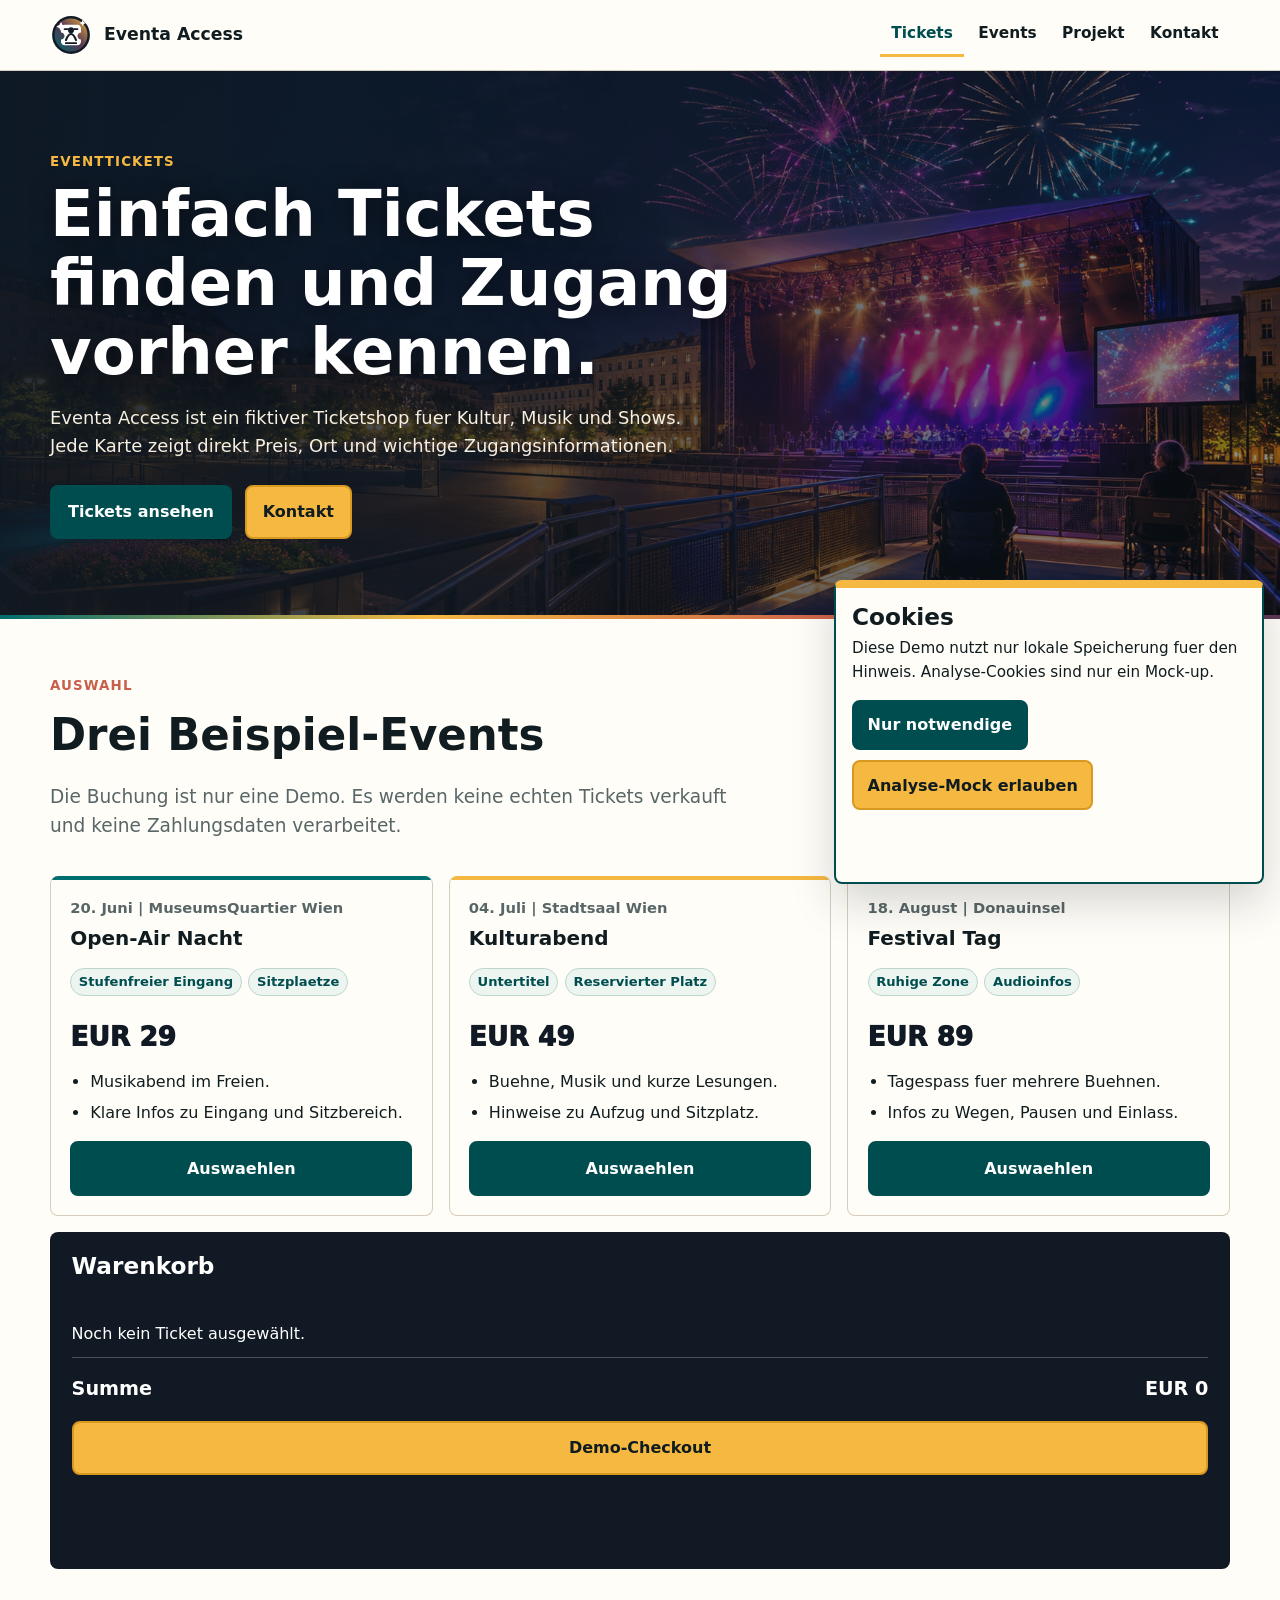
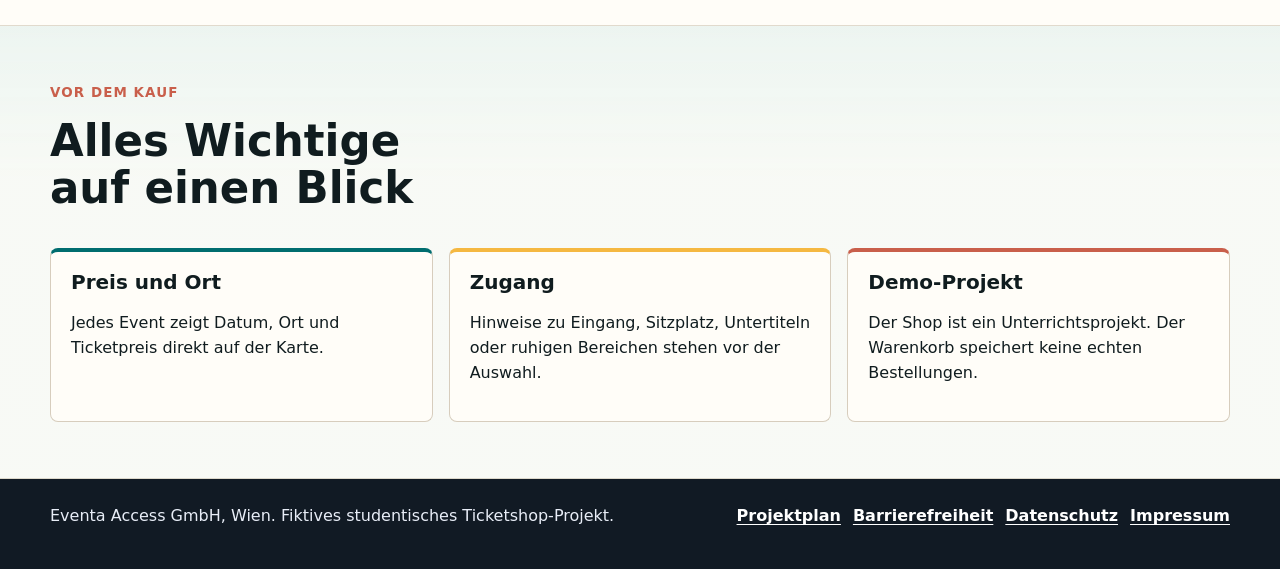
==== index.html @ 7f5779b5 "Add files via upload" ====
﻿<!doctype html>
<html lang="de">
<head>
  <meta charset="utf-8">
  <meta name="viewport" content="width=device-width, initial-scale=1">
  <title>Eventa Access | Einfache Eventtickets</title>
  <meta name="description" content="Fiktiver einfacher Ticketshop fuer Events mit klaren Infos zu Ort, Preis und Zugang.">
  <link rel="icon" href="favicon.svg" type="image/svg+xml">
  <link rel="stylesheet" href="styles.css">
  <script src="main.js" defer></script>
</head>
<body>
  <a class="skip-link" href="#main">Zum Inhalt springen</a>
  <header class="site-header">
    <div class="header-inner">
      <a class="brand" href="index.html" aria-label="Eventa Access Startseite"><img src="brand-symbol.svg" alt="" width="42" height="42"><span>Eventa Access</span></a>
      <button class="nav-toggle" type="button" aria-expanded="false" aria-controls="site-nav" data-nav-toggle><span></span><span></span><span></span><span class="sr-only">Navigation oeffnen</span></button>
      <nav id="site-nav" class="site-nav" aria-label="Hauptnavigation" data-nav>
        <ul>
          <li><a href="index.html" aria-current="page">Tickets</a></li>
          <li><a href="features.html">Events</a></li>
          <li><a href="about.html">Projekt</a></li>
          <li><a href="contact.html">Kontakt</a></li>
        </ul>
      </nav>
    </div>
  </header>

  <main id="main">
    <section class="hero simple-hero" aria-labelledby="hero-title">
      <div class="container hero-content">
        <p class="eyebrow">Eventtickets</p>
        <h1 id="hero-title">Einfach Tickets finden und Zugang vorher kennen.</h1>
        <p class="lead">Eventa Access ist ein fiktiver Ticketshop fuer Kultur, Musik und Shows. Jede Karte zeigt direkt Preis, Ort und wichtige Zugangsinformationen.</p>
        <div class="hero-actions">
          <a class="button" href="#tickets">Tickets ansehen</a>
          <a class="button secondary" href="contact.html">Kontakt</a>
        </div>
      </div>
    </section>

    <section id="tickets" class="section" aria-labelledby="tickets-title">
      <div class="container">
        <div class="section-heading">
          <p class="eyebrow">Auswahl</p>
          <h2 id="tickets-title">Drei Beispiel-Events</h2>
          <p class="lead">Die Buchung ist nur eine Demo. Es werden keine echten Tickets verkauft und keine Zahlungsdaten verarbeitet.</p>
        </div>

        <div class="shop-layout simple-shop">
          <div class="grid three" role="list" aria-label="Ticketangebote">
            <article class="price-card" role="listitem">
              <p class="ticket-meta">20. Juni | MuseumsQuartier Wien</p>
              <h3>Open-Air Nacht</h3>
              <div class="access-tags" aria-label="Zugangshinweise">
                <span>Stufenfreier Eingang</span>
                <span>Sitzplaetze</span>
              </div>
              <p class="price">EUR 29</p>
              <ul>
                <li>Musikabend im Freien.</li>
                <li>Klare Infos zu Eingang und Sitzbereich.</li>
              </ul>
              <button class="button" type="button" data-add-plan data-plan="Open-Air Nacht Ticket" data-price="29">Auswaehlen</button>
            </article>

            <article class="price-card" role="listitem">
              <p class="ticket-meta">04. Juli | Stadtsaal Wien</p>
              <h3>Kulturabend</h3>
              <div class="access-tags" aria-label="Zugangshinweise">
                <span>Untertitel</span>
                <span>Reservierter Platz</span>
              </div>
              <p class="price">EUR 49</p>
              <ul>
                <li>Buehne, Musik und kurze Lesungen.</li>
                <li>Hinweise zu Aufzug und Sitzplatz.</li>
              </ul>
              <button class="button" type="button" data-add-plan data-plan="Kulturabend Ticket" data-price="49">Auswaehlen</button>
            </article>

            <article class="price-card" role="listitem">
              <p class="ticket-meta">18. August | Donauinsel</p>
              <h3>Festival Tag</h3>
              <div class="access-tags" aria-label="Zugangshinweise">
                <span>Ruhige Zone</span>
                <span>Audioinfos</span>
              </div>
              <p class="price">EUR 89</p>
              <ul>
                <li>Tagespass fuer mehrere Buehnen.</li>
                <li>Infos zu Wegen, Pausen und Einlass.</li>
              </ul>
              <button class="button" type="button" data-add-plan data-plan="Festival Tag Ticket" data-price="89">Auswaehlen</button>
            </article>
          </div>

          <aside class="cart-panel simple-cart" aria-labelledby="cart-title">
            <h2 id="cart-title">Warenkorb</h2>
            <ul class="cart-list" data-cart-list></ul>
            <div class="cart-total"><span>Summe</span><strong data-cart-total>EUR 0</strong></div>
            <button class="button secondary" type="button" data-checkout>Demo-Checkout</button>
            <p class="status" role="status" aria-live="polite" data-cart-status></p>
          </aside>
        </div>
      </div>
    </section>

    <section class="section alt" aria-labelledby="info-title">
      <div class="container">
        <div class="section-heading">
          <p class="eyebrow">Vor dem Kauf</p>
          <h2 id="info-title">Alles Wichtige auf einen Blick</h2>
        </div>
        <div class="grid three">
          <article class="legal-box">
            <h3>Preis und Ort</h3>
            <p>Jedes Event zeigt Datum, Ort und Ticketpreis direkt auf der Karte.</p>
          </article>
          <article class="legal-box">
            <h3>Zugang</h3>
            <p>Hinweise zu Eingang, Sitzplatz, Untertiteln oder ruhigen Bereichen stehen vor der Auswahl.</p>
          </article>
          <article class="legal-box">
            <h3>Demo-Projekt</h3>
            <p>Der Shop ist ein Unterrichtsprojekt. Der Warenkorb speichert keine echten Bestellungen.</p>
          </article>
        </div>
      </div>
    </section>
  </main>

  <footer class="site-footer">
    <div class="container footer-grid">
      <p>Eventa Access GmbH, Wien. Fiktives studentisches Ticketshop-Projekt.</p>
      <div class="footer-links" aria-label="Rechtliche Seiten">
        <a href="projektplan.html">Projektplan</a>
        <a href="accessibility.html">Barrierefreiheit</a>
        <a href="privacy.html">Datenschutz</a>
        <a href="impressum.html">Impressum</a>
      </div>
    </div>
  </footer>
  <aside class="cookie-banner" role="dialog" aria-labelledby="cookie-title" aria-describedby="cookie-text" data-cookie-banner>
    <h2 id="cookie-title">Cookies</h2>
    <p id="cookie-text">Diese Demo nutzt nur lokale Speicherung fuer den Hinweis. Analyse-Cookies sind nur ein Mock-up.</p>
    <div class="cookie-actions"><button class="button" type="button" data-cookie-choice="notwendig">Nur notwendige</button><button class="button secondary" type="button" data-cookie-choice="analyse-mock">Analyse-Mock erlauben</button></div>
    <p class="status" role="status" aria-live="polite" data-cookie-status></p>
  </aside>
</body>
</html>
---- styles.css ----
﻿:root {
  --ink: #101c1f;
  --muted: #596667;
  --paper: #fffdf8;
  --surface: #f5efe4;
  --surface-strong: #eadfce;
  --mist: #edf5f1;
  --line: #d7cdbd;
  --night: #111a24;
  --teal: #006d6f;
  --teal-dark: #004d50;
  --marigold: #f5b841;
  --coral: #c95f4b;
  --plum: #5d3857;
  --sage: #5f7f66;
  --focus: #f5b841;
  --shadow: 0 18px 44px rgba(17, 26, 36, 0.18);
  --soft-shadow: 0 10px 24px rgba(17, 26, 36, 0.1);
  --radius: 0.5rem;
  --font-body: "Eventa Body", "Atkinson Hyperlegible Next", "Atkinson Hyperlegible", Aptos, "Segoe UI", system-ui, sans-serif;
  --font-display: "Eventa Display", "Atkinson Hyperlegible Next", "Aptos Display", "Segoe UI Variable Display", Aptos, "Segoe UI", system-ui, sans-serif;
}

@font-face {
  font-family: "Eventa Body";
  src: local("Atkinson Hyperlegible Next"), local("Atkinson Hyperlegible"), local("Aptos"), local("Segoe UI");
  font-display: swap;
}

@font-face {
  font-family: "Eventa Display";
  src: local("Atkinson Hyperlegible Next"), local("Aptos Display"), local("Segoe UI Variable Display"), local("Aptos");
  font-display: swap;
}

* {
  box-sizing: border-box;
}

html {
  color: var(--ink);
  background: var(--paper);
  font-family: var(--font-body);
  line-height: 1.58;
  scroll-padding-top: 92px;
  scroll-behavior: smooth;
}

body {
  min-width: 320px;
  margin: 0;
  background:
    linear-gradient(180deg, rgba(237, 245, 241, 0.72), rgba(255, 253, 248, 0) 460px),
    var(--paper);
}

body.nav-open {
  overflow: hidden;
}

a {
  color: var(--teal-dark);
  font-weight: 700;
  text-underline-offset: 0.18em;
}

a:hover {
  color: var(--coral);
}

a:focus-visible,
button:focus-visible,
input:focus-visible,
textarea:focus-visible,
select:focus-visible {
  outline: 3px solid var(--focus);
  outline-offset: 3px;
  box-shadow: 0 0 0 6px rgba(17, 26, 36, 0.32);
}

img,
svg {
  max-width: 100%;
  height: auto;
}

button,
input,
textarea,
select {
  font: inherit;
}

.skip-link {
  position: fixed;
  top: 0.75rem;
  left: 0.75rem;
  z-index: 1000;
  transform: translateY(-150%);
  padding: 0.75rem 1rem;
  color: #fff;
  background: var(--night);
  border-radius: var(--radius);
}

.skip-link:focus {
  transform: translateY(0);
}

.site-header {
  position: sticky;
  top: 0;
  z-index: 50;
  background: rgba(255, 253, 248, 0.96);
  border-bottom: 1px solid var(--line);
  backdrop-filter: blur(14px);
}

.header-inner {
  display: flex;
  align-items: center;
  justify-content: space-between;
  width: min(1180px, calc(100% - 2rem));
  min-height: 78px;
  margin: 0 auto;
  gap: 1rem;
}

.brand {
  display: inline-flex;
  align-items: center;
  gap: 0.75rem;
  min-height: 44px;
  color: var(--ink);
  font-family: var(--font-display);
  font-size: 1.08rem;
  font-weight: 850;
  text-decoration: none;
}

.brand img {
  width: 42px;
  height: 42px;
}

.brand span {
  white-space: nowrap;
}

.nav-toggle {
  display: none;
  min-width: 44px;
  min-height: 44px;
  padding: 0;
  border: 2px solid var(--line);
  color: var(--ink);
  background: var(--paper);
  border-radius: var(--radius);
  cursor: pointer;
}

.nav-toggle span {
  display: block;
  width: 22px;
  height: 2px;
  margin: 5px auto;
  background: currentColor;
}

.site-nav ul {
  display: flex;
  align-items: center;
  gap: 0.15rem;
  margin: 0;
  padding: 0;
  list-style: none;
}

.site-nav a {
  display: inline-flex;
  align-items: center;
  min-height: 44px;
  padding: 0.55rem 0.72rem;
  color: var(--ink);
  font-size: 0.96rem;
  font-weight: 800;
  text-decoration: none;
  border-bottom: 3px solid transparent;
}

.site-nav a[aria-current="page"] {
  color: var(--teal-dark);
  border-bottom-color: var(--marigold);
}

.site-nav a:hover {
  color: var(--coral);
  border-bottom-color: currentColor;
}

main {
  background: transparent;
}

.section {
  padding: 4.75rem 0;
}

.section.alt {
  background:
    linear-gradient(180deg, rgba(255, 253, 248, 0), rgba(255, 253, 248, 0.62) 34%),
    var(--mist);
  border-block: 1px solid rgba(215, 205, 189, 0.7);
}

.container {
  width: min(1180px, calc(100% - 2rem));
  margin: 0 auto;
}

.narrow {
  width: min(880px, calc(100% - 2rem));
}

.section-heading {
  display: grid;
  gap: 0.45rem;
  max-width: 780px;
  margin-bottom: 1.55rem;
}

.eyebrow {
  margin: 0 0 0.5rem;
  color: var(--coral);
  font-size: 0.84rem;
  font-weight: 900;
  letter-spacing: 0.08em;
  text-transform: uppercase;
}

h1,
h2,
h3 {
  font-family: var(--font-display);
  line-height: 1.08;
  margin: 0 0 1rem;
  text-wrap: balance;
}

h1 {
  max-width: 900px;
  font-size: clamp(2.55rem, 6vw, 5.1rem);
  letter-spacing: 0;
}

h2 {
  font-size: clamp(2rem, 3.4vw, 3rem);
  letter-spacing: 0;
}

h3 {
  font-size: 1.25rem;
}

p {
  margin: 0 0 1rem;
}

.lead {
  max-width: 760px;
  color: var(--muted);
  font-size: 1.16rem;
}

.hero {
  position: relative;
  display: grid;
  align-items: end;
  min-height: calc(100svh - 78px);
  padding: 6.5rem 0 3.5rem;
  color: #fff;
  overflow: hidden;
  background:
    linear-gradient(90deg, rgba(17, 26, 36, 0.92) 0%, rgba(17, 26, 36, 0.76) 44%, rgba(17, 26, 36, 0.2) 100%),
    linear-gradient(180deg, rgba(17, 26, 36, 0.1) 0%, rgba(17, 26, 36, 0.76) 100%),
    url("concert-night-hero.png") center / cover no-repeat;
}

.hero::before {
  content: "";
  position: absolute;
  inset: 0;
  pointer-events: none;
  background:
    linear-gradient(90deg, rgba(245, 184, 65, 0.18), rgba(0, 109, 111, 0.16) 38%, rgba(201, 95, 75, 0.1)),
    radial-gradient(circle at 82% 20%, rgba(245, 184, 65, 0.22), transparent 28%);
}

.hero::after {
  content: "";
  position: absolute;
  inset: auto 0 0;
  height: 8px;
  background: linear-gradient(90deg, var(--teal), var(--marigold), var(--coral), var(--plum));
}

.hero-content {
  position: relative;
  z-index: 1;
}

.hero .eyebrow {
  color: var(--marigold);
}

.hero .lead {
  color: #f7efe2;
  font-size: 1.24rem;
}

.hero h1 {
  color: #fff;
  max-width: 820px;
  text-shadow: 0 3px 24px rgba(0, 0, 0, 0.52);
}

.hero-actions,
.button-row {
  display: flex;
  flex-wrap: wrap;
  gap: 0.8rem;
  margin-top: 1.55rem;
}

.button {
  display: inline-flex;
  align-items: center;
  justify-content: center;
  min-height: 48px;
  padding: 0.78rem 1.1rem;
  border: 2px solid var(--teal-dark);
  color: #fff;
  background: var(--teal-dark);
  border-radius: var(--radius);
  box-shadow: var(--soft-shadow);
  font-family: var(--font-display);
  font-weight: 900;
  text-decoration: none;
  cursor: pointer;
}

.button:hover {
  color: #fff;
  background: #06383a;
  border-color: #06383a;
}

.button.secondary {
  color: var(--ink);
  background: var(--marigold);
  border-color: #d89920;
}

.button.secondary:hover {
  color: var(--ink);
  background: #ffd16d;
  border-color: #c48716;
}

.button.warn {
  color: #fff;
  background: var(--coral);
  border-color: var(--coral);
}

.button.warn:hover {
  background: #9f3f33;
  border-color: #9f3f33;
}

.event-strip,
.facts,
.metric-row {
  display: grid;
  grid-template-columns: repeat(3, minmax(0, 1fr));
  gap: 0.8rem;
  max-width: 880px;
  margin-top: 2rem;
}

.event-strip div,
.fact,
.metric {
  padding: 1rem;
  border-radius: var(--radius);
}

.event-strip {
  max-width: 780px;
}

.event-strip div {
  color: #fff;
  background: rgba(17, 26, 36, 0.62);
  border: 1px solid rgba(255, 253, 248, 0.28);
  backdrop-filter: blur(8px);
}

.event-strip dt,
.fact strong,
.metric strong {
  display: block;
  margin-bottom: 0.25rem;
  font-family: var(--font-display);
  font-size: 1.55rem;
  font-weight: 900;
  line-height: 1.1;
}

.event-strip dd {
  margin: 0;
  color: #f3eadc;
}

.fact,
.metric {
  background: var(--paper);
  border: 1px solid var(--line);
  box-shadow: var(--soft-shadow);
}

.fact {
  border-left: 7px solid var(--teal);
}

.facts .fact:nth-child(2),
.metric-row .metric:nth-child(2) {
  border-left-color: var(--marigold);
}

.facts .fact:nth-child(3),
.metric-row .metric:nth-child(3) {
  border-left-color: var(--coral);
}

.fact strong,
.metric strong {
  color: var(--night);
  font-size: 1.85rem;
}

.fact span,
.metric span {
  color: var(--muted);
}

.grid {
  display: grid;
  gap: 1rem;
}

.grid.three {
  grid-template-columns: repeat(3, minmax(0, 1fr));
}

.grid.two {
  grid-template-columns: repeat(2, minmax(0, 1fr));
}

.shop-layout {
  display: grid;
  gap: 1.25rem;
}

.card,
.price-card,
.notice,
.legal-box {
  background: var(--paper);
  border: 1px solid var(--line);
  border-radius: var(--radius);
}

.card,
.notice,
.legal-box {
  padding: 1.25rem;
}

.card,
.legal-box {
  border-top: 5px solid var(--teal);
  box-shadow: 0 8px 18px rgba(17, 26, 36, 0.06);
}

.grid.three > .card:nth-child(2),
.grid.three > .legal-box:nth-child(2) {
  border-top-color: var(--marigold);
}

.grid.three > .card:nth-child(3),
.grid.three > .legal-box:nth-child(3) {
  border-top-color: var(--coral);
}

.grid.three > .card:nth-child(4) {
  border-top-color: var(--sage);
}

.grid.three > .card:nth-child(5) {
  border-top-color: var(--plum);
}

.grid.three > .card:nth-child(6) {
  border-top-color: var(--teal-dark);
}

.price-card {
  position: relative;
  display: flex;
  flex-direction: column;
  min-height: 100%;
  padding: 1.35rem;
  border-top: 0;
  box-shadow: var(--soft-shadow);
  overflow: hidden;
}

.price-card::before {
  content: "";
  position: absolute;
  inset: 0 0 auto;
  height: 6px;
  background: var(--teal);
}

.grid.three > .price-card:nth-child(2)::before {
  background: var(--marigold);
}

.grid.three > .price-card:nth-child(3)::before {
  background: var(--coral);
}

.price-card.featured {
  border-color: #c7a33f;
  box-shadow: 0 0 0 3px rgba(245, 184, 65, 0.25), var(--shadow);
}

.ticket-meta {
  margin: 0 0 0.55rem;
  color: var(--muted);
  font-size: 0.92rem;
  font-weight: 800;
}

.access-tags {
  display: flex;
  flex-wrap: wrap;
  gap: 0.42rem;
  margin: 0.2rem 0 1rem;
}

.access-tags span {
  display: inline-flex;
  align-items: center;
  min-height: 28px;
  padding: 0.16rem 0.48rem;
  color: var(--teal-dark);
  background: var(--mist);
  border: 1px solid #bdd5cf;
  border-radius: 999px;
  font-size: 0.82rem;
  font-weight: 850;
}

.price {
  margin: 0.4rem 0 1rem;
  color: var(--night);
  font-size: 2rem;
  font-weight: 950;
}

.price small {
  color: var(--muted);
  font-size: 1rem;
  font-weight: 650;
}

.price-card ul,
.check-list {
  display: grid;
  gap: 0.55rem;
  margin: 0 0 1.2rem;
  padding-left: 1.25rem;
}

.price-card .button {
  margin-top: auto;
}

.badge {
  display: inline-flex;
  align-items: center;
  width: max-content;
  min-height: 30px;
  margin-bottom: 0.5rem;
  padding: 0.2rem 0.65rem;
  color: var(--ink);
  background: var(--marigold);
  border-radius: 999px;
  font-size: 0.86rem;
  font-weight: 900;
}

.cart-panel {
  display: grid;
  gap: 1rem;
  align-items: start;
  margin-top: 1rem;
  padding: 1.35rem;
  color: #fff;
  background:
    linear-gradient(135deg, rgba(0, 109, 111, 0.94), rgba(17, 26, 36, 0.98)),
    var(--night);
  border-radius: var(--radius);
  box-shadow: var(--shadow);
}

.cart-panel p,
.cart-panel .muted {
  color: #eaf2ee;
}

.cart-panel h2,
.brand-board h2,
.notice h2 {
  font-size: 1.8rem;
}

.cart-list {
  display: grid;
  gap: 0.5rem;
  min-height: 3rem;
  margin: 0;
  padding: 0;
  list-style: none;
}

.cart-list li {
  display: flex;
  justify-content: space-between;
  gap: 0.75rem;
  padding: 0.65rem 0;
  border-bottom: 1px solid rgba(255, 255, 255, 0.24);
}

.cart-total {
  display: flex;
  justify-content: space-between;
  gap: 1rem;
  font-size: 1.2rem;
  font-weight: 900;
}

.media-strip {
  display: grid;
  grid-template-columns: minmax(0, 1.15fr) minmax(300px, 0.85fr);
  gap: 1.15rem;
  align-items: stretch;
}

.hero-media {
  margin: 0;
  border: 1px solid var(--line);
  background: var(--paper);
  box-shadow: var(--soft-shadow);
  border-radius: var(--radius);
  overflow: hidden;
}

.hero-media img {
  display: block;
  width: 100%;
}

figcaption {
  padding: 0.75rem 1rem;
  color: var(--muted);
  font-size: 0.95rem;
}

.story-panel,
.sound-demo {
  display: grid;
  align-content: center;
  gap: 1rem;
  min-height: 100%;
  padding: 1.5rem;
  color: #fff;
  background:
    linear-gradient(135deg, rgba(17, 26, 36, 0.96), rgba(93, 56, 87, 0.9)),
    var(--night);
  border-radius: var(--radius);
}

.story-panel p,
.sound-demo p {
  color: #f4eadc;
}

.story-panel .button,
.sound-demo .button {
  width: max-content;
}

.steps {
  counter-reset: step;
  display: grid;
  gap: 0.85rem;
  margin: 1rem 0 0;
  padding: 0;
  list-style: none;
}

.steps li {
  counter-increment: step;
  display: grid;
  grid-template-columns: auto 1fr;
  gap: 0.75rem;
  align-items: start;
  padding: 1rem;
  color: var(--ink);
  background: var(--paper);
  border: 1px solid var(--line);
  border-radius: var(--radius);
}

.steps li::before {
  content: counter(step);
  display: inline-grid;
  place-items: center;
  width: 2rem;
  height: 2rem;
  color: var(--ink);
  background: var(--marigold);
  border-radius: 50%;
  font-weight: 900;
}

.steps h3 {
  margin-bottom: 0.25rem;
  font-size: 1.04rem;
}

.steps p {
  margin: 0;
  color: var(--muted);
}

.split-layout {
  display: grid;
  grid-template-columns: minmax(0, 1fr) minmax(300px, 0.78fr);
  gap: 1.5rem;
  align-items: start;
}

.brand-board {
  display: grid;
  gap: 1rem;
  padding: 1.35rem;
  background: var(--night);
  color: #fff;
  border-radius: var(--radius);
  box-shadow: var(--shadow);
}

.brand-board img {
  width: 90px;
}

.brand-board p {
  color: #f4eadc;
}

.brand-board .metric {
  color: var(--ink);
}

.table-wrap {
  overflow-x: auto;
  border: 1px solid var(--line);
  background: var(--paper);
  border-radius: var(--radius);
}

table {
  width: 100%;
  min-width: 720px;
  border-collapse: collapse;
}

th,
td {
  padding: 0.85rem;
  text-align: left;
  vertical-align: top;
  border-bottom: 1px solid var(--line);
}

th {
  color: var(--ink);
  background: var(--surface);
}

.form-grid {
  display: grid;
  grid-template-columns: repeat(2, minmax(0, 1fr));
  gap: 1rem;
}

.field {
  display: grid;
  gap: 0.35rem;
}

.field.full {
  grid-column: 1 / -1;
}

label {
  font-weight: 800;
}

input,
textarea,
select {
  width: 100%;
  min-height: 48px;
  padding: 0.75rem;
  color: var(--ink);
  background: #fff;
  border: 2px solid var(--line);
  border-radius: var(--radius);
}

input[aria-invalid="true"],
textarea[aria-invalid="true"],
select[aria-invalid="true"] {
  border-color: var(--coral);
  background: #fff7f3;
}

textarea {
  min-height: 150px;
  resize: vertical;
}

.hint,
.muted {
  color: var(--muted);
}

.status {
  min-height: 1.5rem;
  margin-top: 1rem;
  font-weight: 800;
}

.field-error {
  min-height: 1.25rem;
  color: #9f3f33;
  font-size: 0.95rem;
  font-weight: 800;
}

.site-footer {
  padding: 2rem 0;
  color: #e8edf7;
  background: var(--night);
}

.footer-grid {
  display: grid;
  grid-template-columns: 1.2fr 1fr;
  gap: 1rem;
  align-items: start;
}

.site-footer a {
  color: #ffffff;
}

.footer-links {
  display: flex;
  flex-wrap: wrap;
  gap: 0.75rem;
  justify-content: end;
}

.cookie-banner {
  position: fixed;
  right: 1rem;
  bottom: 1rem;
  z-index: 80;
  display: none;
  width: min(430px, calc(100% - 2rem));
  padding: 1rem;
  background: var(--paper);
  border: 2px solid var(--teal-dark);
  border-top: 8px solid var(--marigold);
  border-radius: var(--radius);
  box-shadow: var(--shadow);
}

.cookie-banner h2 {
  margin-bottom: 0.45rem;
  font-size: 1.45rem;
}

.cookie-banner p {
  font-size: 0.95rem;
}

.cookie-banner.is-visible {
  display: block;
}

.cookie-actions {
  display: flex;
  flex-wrap: wrap;
  gap: 0.65rem;
}

.cookie-actions .button {
  min-height: 44px;
  padding: 0.64rem 0.85rem;
}

.sr-only {
  position: absolute;
  width: 1px;
  height: 1px;
  padding: 0;
  margin: -1px;
  overflow: hidden;
  clip: rect(0, 0, 0, 0);
  white-space: nowrap;
  border: 0;
}

@media (max-width: 1120px) {
  .nav-toggle {
    display: inline-grid !important;
    flex: 0 0 44px;
    place-content: center;
    width: 44px;
    height: 44px;
    margin-left: auto;
    position: fixed;
    top: 17px;
    right: 1rem;
    z-index: 70;
    border-color: var(--ink);
    background: var(--paper);
    box-shadow: 0 6px 16px rgba(17, 26, 36, 0.12);
  }

  .site-nav {
    position: fixed;
    inset: 78px 0 auto 0;
    display: none;
    padding: 1rem;
    background: var(--paper);
    border-bottom: 1px solid var(--line);
    box-shadow: var(--soft-shadow);
  }

  .site-nav.is-open {
    display: block;
  }

  .site-nav ul {
    display: grid;
    gap: 0.25rem;
  }

  .site-nav a {
    width: 100%;
  }
}

@media (max-width: 920px) {
  .hero {
    min-height: auto;
    padding: 4.5rem 0 3rem;
    background-position: 58% center;
  }

  .grid.three,
  .grid.two,
  .media-strip,
  .split-layout,
  .footer-grid,
  .event-strip,
  .facts,
  .metric-row {
    grid-template-columns: 1fr;
  }

  .footer-links {
    justify-content: start;
  }
}

@media (max-width: 640px) {
  .section {
    padding: 3.25rem 0;
  }

  .lead,
  .hero .lead {
    font-size: 1.04rem;
  }

  .form-grid {
    grid-template-columns: 1fr;
  }

  .button,
  .story-panel .button,
  .sound-demo .button {
    width: 100%;
  }

  .cookie-banner {
    left: 0.75rem;
    right: 0.75rem;
    bottom: 0.75rem;
    width: min(360px, calc(100% - 1.5rem));
    padding: 0.85rem;
  }

  .nav-toggle {
    left: min(330px, calc(100% - 60px));
    right: auto;
  }

  .cookie-banner h2 {
    font-size: 1.25rem;
  }

  .cookie-actions .button {
    flex: 1 1 135px;
    width: auto;
  }

  .cookie-banner .status {
    min-height: 0;
    margin-top: 0.35rem;
  }

  .brand span {
    white-space: normal;
  }
}

@media (prefers-reduced-motion: reduce) {
  *,
  *::before,
  *::after {
    scroll-behavior: auto !important;
    animation-duration: 0.01ms !important;
    animation-iteration-count: 1 !important;
    transition-duration: 0.01ms !important;
  }
}

/* Simpler home page */
body {
  background: var(--paper);
}

.site-header {
  background: var(--paper);
  backdrop-filter: none;
}

.header-inner {
  min-height: 70px;
}

.section {
  padding: 3.5rem 0;
}

.section-heading {
  max-width: 680px;
  margin-bottom: 1.25rem;
}

.simple-hero {
  min-height: 520px;
  padding: 5rem 0;
  align-items: center;
  background:
    linear-gradient(90deg, rgba(17, 26, 36, 0.86), rgba(17, 26, 36, 0.48)),
    url("concert-night-hero.png") center / cover no-repeat;
}

.simple-hero::before {
  display: none;
}

.simple-hero::after {
  height: 4px;
}

.simple-hero h1 {
  max-width: 760px;
  font-size: clamp(2.25rem, 5vw, 4rem);
}

.simple-hero .lead {
  max-width: 650px;
  font-size: 1.12rem;
}

.button,
.price-card,
.card,
.legal-box,
.fact,
.metric,
.cart-panel,
.hero-media {
  box-shadow: none;
}

.button {
  min-height: 46px;
  padding-inline: 1rem;
}

.price-card {
  padding: 1.2rem;
}

.price-card::before {
  height: 4px;
}

.price-card ul {
  gap: 0.35rem;
  margin-bottom: 1rem;
}

.price {
  margin: 0.2rem 0 0.75rem;
  font-size: 1.65rem;
}

.simple-shop {
  gap: 1rem;
}

.simple-cart {
  margin-top: 0;
  background: var(--night);
}

.simple-cart h2 {
  font-size: 1.45rem;
}

.legal-box {
  border-top-width: 4px;
}

.site-footer {
  padding: 1.5rem 0;
}

@media (max-width: 920px) {
  .simple-hero {
    min-height: auto;
    padding: 4rem 0;
  }
}
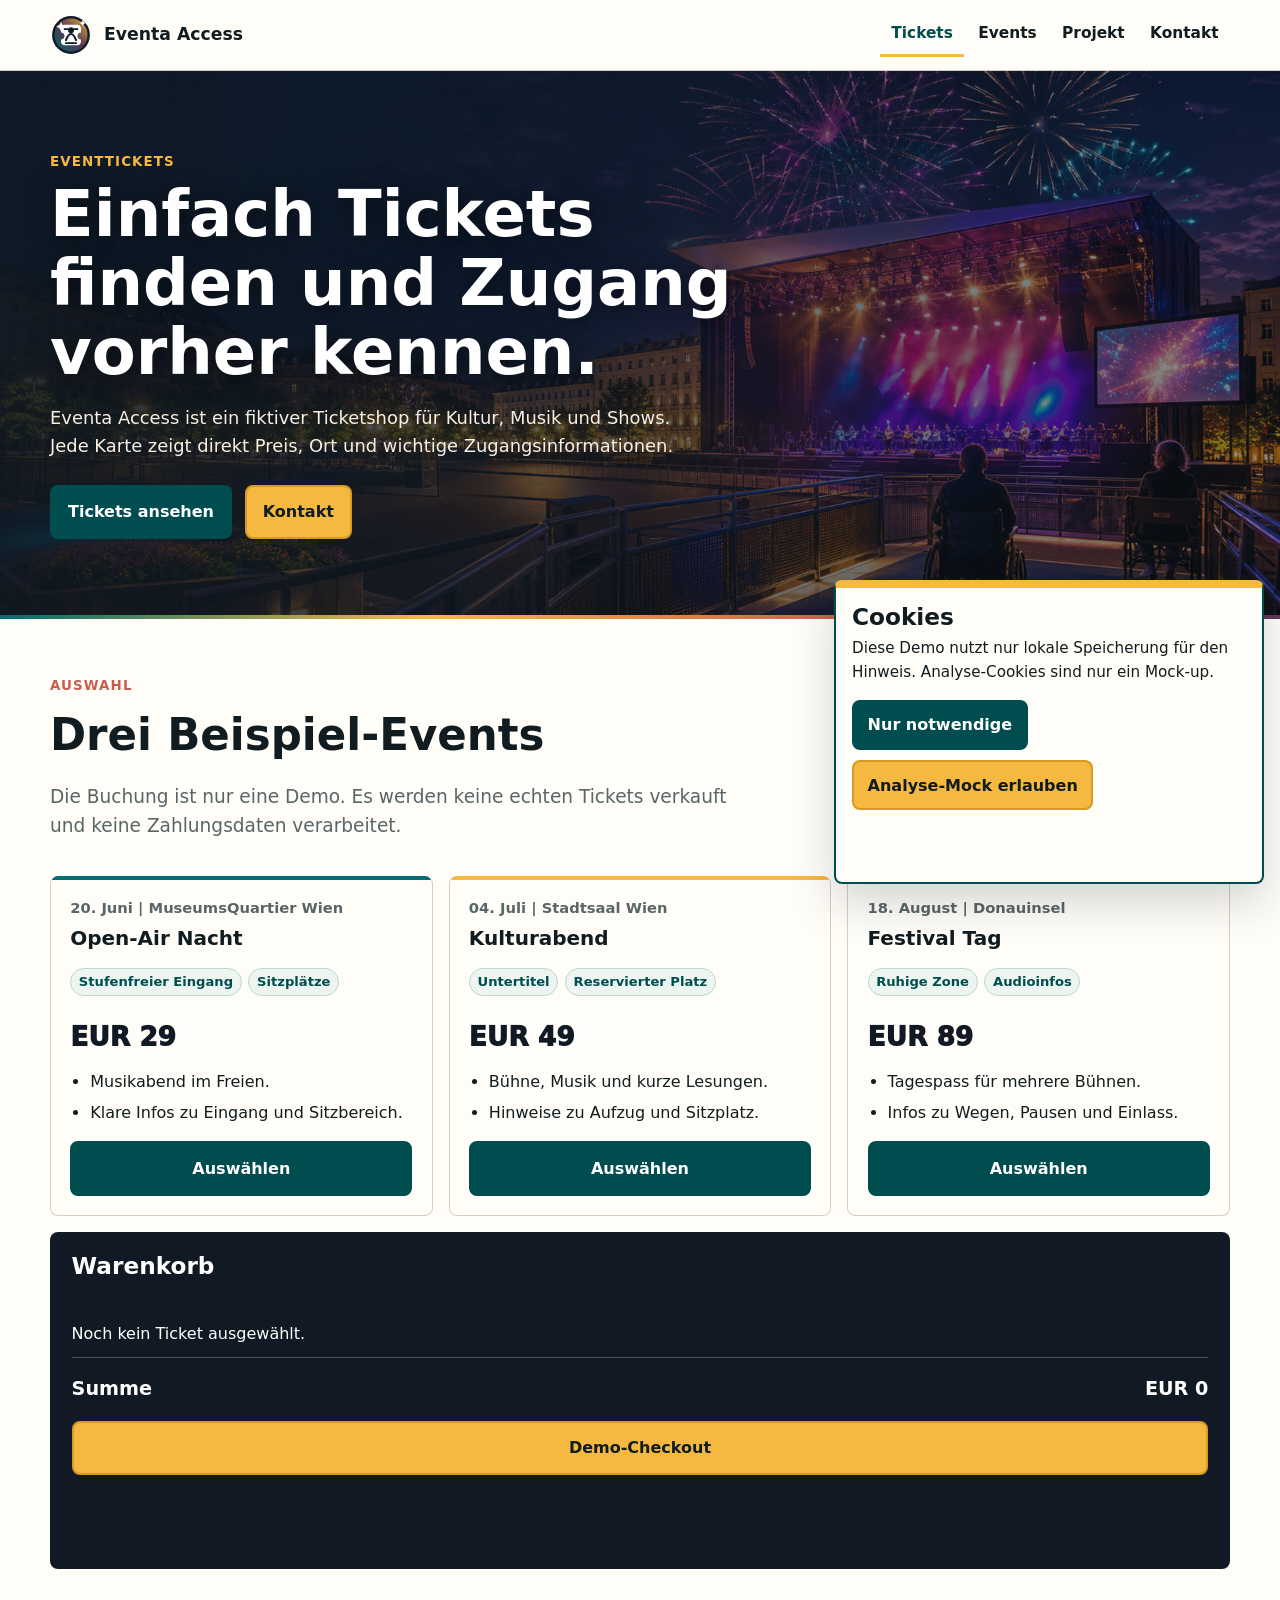
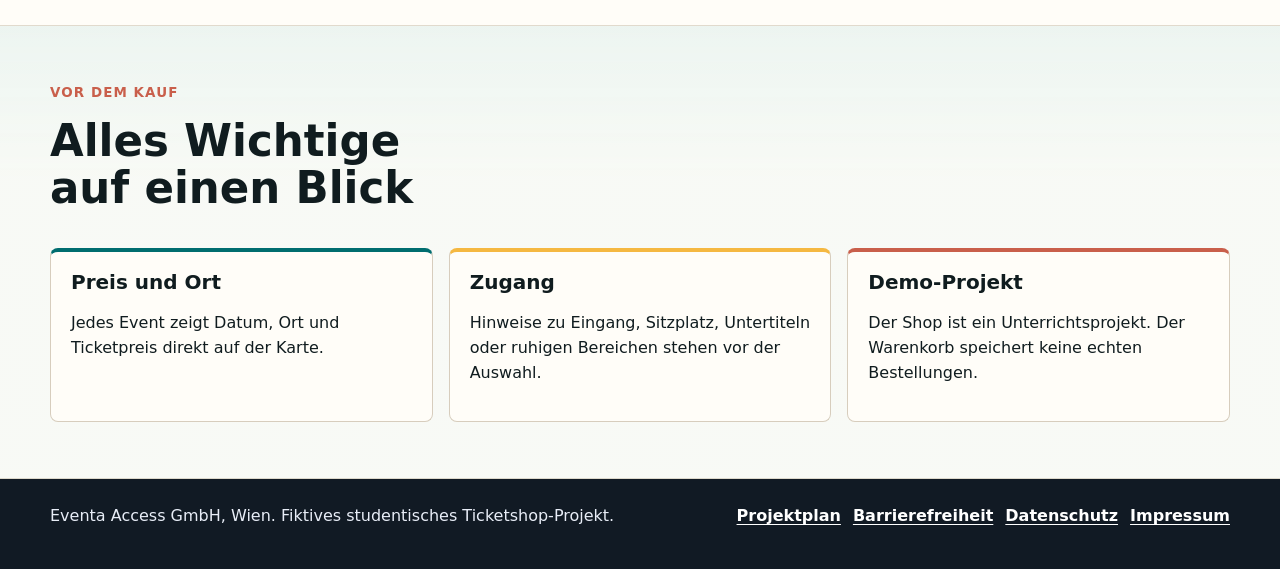
==== commit a81d26bf: "Add files via upload" ====
--- a/index.html
+++ b/index.html
@@ -1,10 +1,10 @@
-﻿<!doctype html>
+<!doctype html>
 <html lang="de">
 <head>
   <meta charset="utf-8">
   <meta name="viewport" content="width=device-width, initial-scale=1">
   <title>Eventa Access | Einfache Eventtickets</title>
-  <meta name="description" content="Fiktiver einfacher Ticketshop fuer Events mit klaren Infos zu Ort, Preis und Zugang.">
+  <meta name="description" content="Fiktiver einfacher Ticketshop für Events mit klaren Infos zu Ort, Preis und Zugang.">
   <link rel="icon" href="favicon.svg" type="image/svg+xml">
   <link rel="stylesheet" href="styles.css">
   <script src="main.js" defer></script>
@@ -14,7 +14,7 @@
   <header class="site-header">
     <div class="header-inner">
       <a class="brand" href="index.html" aria-label="Eventa Access Startseite"><img src="brand-symbol.svg" alt="" width="42" height="42"><span>Eventa Access</span></a>
-      <button class="nav-toggle" type="button" aria-expanded="false" aria-controls="site-nav" data-nav-toggle><span></span><span></span><span></span><span class="sr-only">Navigation oeffnen</span></button>
+      <button class="nav-toggle" type="button" aria-expanded="false" aria-controls="site-nav" data-nav-toggle><span></span><span></span><span></span><span class="sr-only">Navigation öffnen</span></button>
       <nav id="site-nav" class="site-nav" aria-label="Hauptnavigation" data-nav>
         <ul>
           <li><a href="index.html" aria-current="page">Tickets</a></li>
@@ -31,7 +31,7 @@
       <div class="container hero-content">
         <p class="eyebrow">Eventtickets</p>
         <h1 id="hero-title">Einfach Tickets finden und Zugang vorher kennen.</h1>
-        <p class="lead">Eventa Access ist ein fiktiver Ticketshop fuer Kultur, Musik und Shows. Jede Karte zeigt direkt Preis, Ort und wichtige Zugangsinformationen.</p>
+        <p class="lead">Eventa Access ist ein fiktiver Ticketshop für Kultur, Musik und Shows. Jede Karte zeigt direkt Preis, Ort und wichtige Zugangsinformationen.</p>
         <div class="hero-actions">
           <a class="button" href="#tickets">Tickets ansehen</a>
           <a class="button secondary" href="contact.html">Kontakt</a>
@@ -54,14 +54,14 @@
               <h3>Open-Air Nacht</h3>
               <div class="access-tags" aria-label="Zugangshinweise">
                 <span>Stufenfreier Eingang</span>
-                <span>Sitzplaetze</span>
+                <span>Sitzplätze</span>
               </div>
               <p class="price">EUR 29</p>
               <ul>
                 <li>Musikabend im Freien.</li>
                 <li>Klare Infos zu Eingang und Sitzbereich.</li>
               </ul>
-              <button class="button" type="button" data-add-plan data-plan="Open-Air Nacht Ticket" data-price="29">Auswaehlen</button>
+              <button class="button" type="button" data-add-plan data-plan="Open-Air Nacht Ticket" data-price="29">Auswählen</button>
             </article>
 
             <article class="price-card" role="listitem">
@@ -73,10 +73,10 @@
               </div>
               <p class="price">EUR 49</p>
               <ul>
-                <li>Buehne, Musik und kurze Lesungen.</li>
+                <li>Bühne, Musik und kurze Lesungen.</li>
                 <li>Hinweise zu Aufzug und Sitzplatz.</li>
               </ul>
-              <button class="button" type="button" data-add-plan data-plan="Kulturabend Ticket" data-price="49">Auswaehlen</button>
+              <button class="button" type="button" data-add-plan data-plan="Kulturabend Ticket" data-price="49">Auswählen</button>
             </article>
 
             <article class="price-card" role="listitem">
@@ -88,10 +88,10 @@
               </div>
               <p class="price">EUR 89</p>
               <ul>
-                <li>Tagespass fuer mehrere Buehnen.</li>
+                <li>Tagespass für mehrere Bühnen.</li>
                 <li>Infos zu Wegen, Pausen und Einlass.</li>
               </ul>
-              <button class="button" type="button" data-add-plan data-plan="Festival Tag Ticket" data-price="89">Auswaehlen</button>
+              <button class="button" type="button" data-add-plan data-plan="Festival Tag Ticket" data-price="89">Auswählen</button>
             </article>
           </div>
 
@@ -143,7 +143,7 @@
   </footer>
   <aside class="cookie-banner" role="dialog" aria-labelledby="cookie-title" aria-describedby="cookie-text" data-cookie-banner>
     <h2 id="cookie-title">Cookies</h2>
-    <p id="cookie-text">Diese Demo nutzt nur lokale Speicherung fuer den Hinweis. Analyse-Cookies sind nur ein Mock-up.</p>
+    <p id="cookie-text">Diese Demo nutzt nur lokale Speicherung für den Hinweis. Analyse-Cookies sind nur ein Mock-up.</p>
     <div class="cookie-actions"><button class="button" type="button" data-cookie-choice="notwendig">Nur notwendige</button><button class="button secondary" type="button" data-cookie-choice="analyse-mock">Analyse-Mock erlauben</button></div>
     <p class="status" role="status" aria-live="polite" data-cookie-status></p>
   </aside>
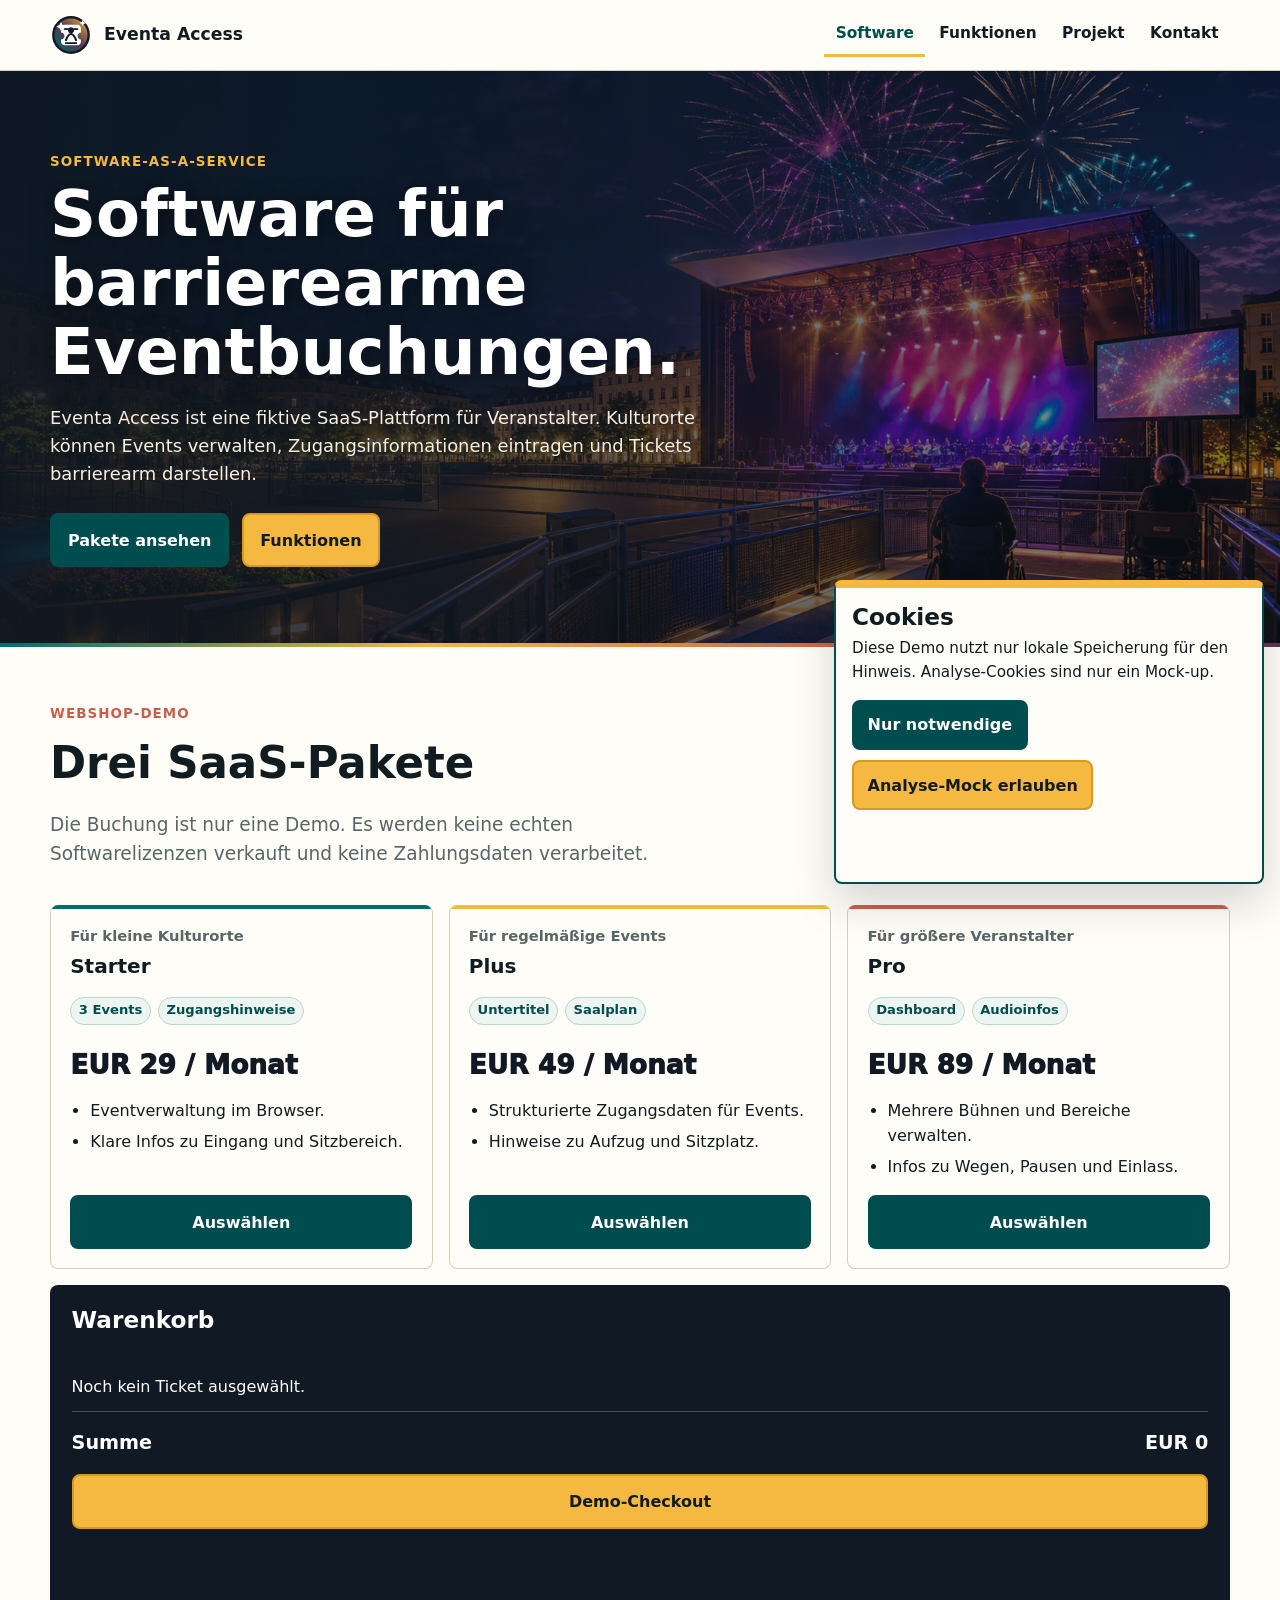
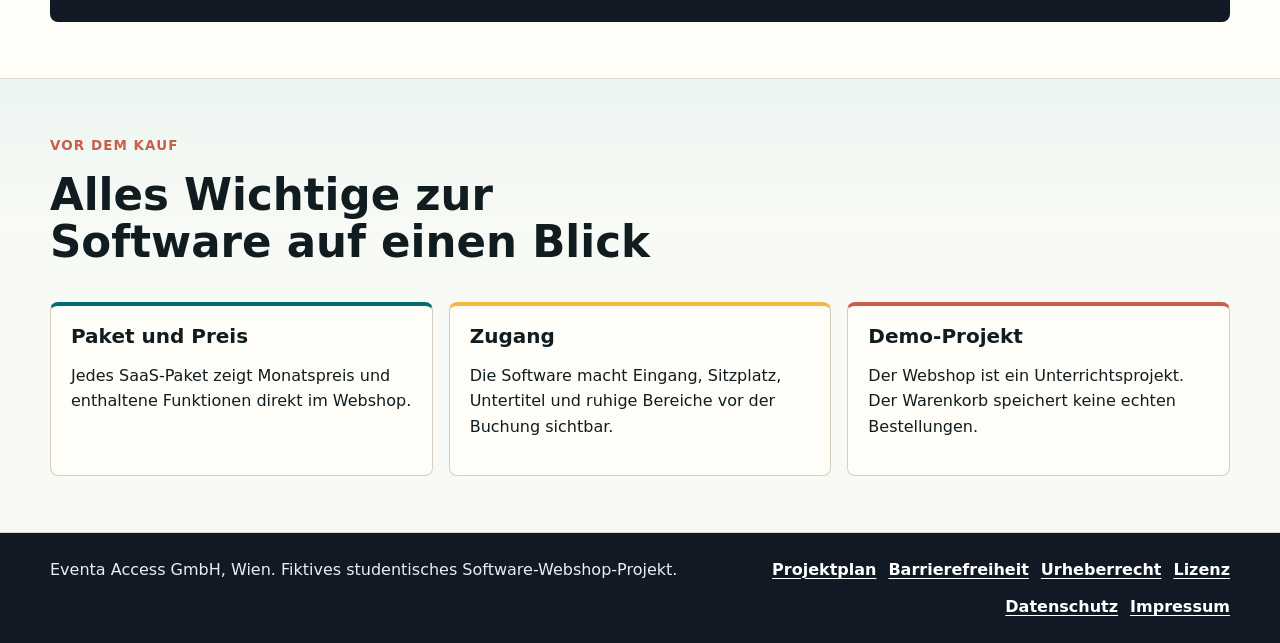
==== commit e7e189b9: "fixes" ====
--- a/index.html
+++ b/index.html
@@ -3,8 +3,8 @@
 <head>
   <meta charset="utf-8">
   <meta name="viewport" content="width=device-width, initial-scale=1">
-  <title>Eventa Access | Einfache Eventtickets</title>
-  <meta name="description" content="Fiktiver einfacher Ticketshop für Events mit klaren Infos zu Ort, Preis und Zugang.">
+  <title>Eventa Access | SaaS für barrierearme Eventbuchungen</title>
+  <meta name="description" content="Fiktiver Software-Webshop für eine SaaS-Plattform mit Eventverwaltung, Zugangsinformationen und barrierearmer Ticketdarstellung.">
   <link rel="icon" href="favicon.svg" type="image/svg+xml">
   <link rel="stylesheet" href="styles.css">
   <script src="main.js" defer></script>
@@ -17,8 +17,8 @@
       <button class="nav-toggle" type="button" aria-expanded="false" aria-controls="site-nav" data-nav-toggle><span></span><span></span><span></span><span class="sr-only">Navigation öffnen</span></button>
       <nav id="site-nav" class="site-nav" aria-label="Hauptnavigation" data-nav>
         <ul>
-          <li><a href="index.html" aria-current="page">Tickets</a></li>
-          <li><a href="features.html">Events</a></li>
+          <li><a href="index.html" aria-current="page">Software</a></li>
+          <li><a href="features.html">Funktionen</a></li>
           <li><a href="about.html">Projekt</a></li>
           <li><a href="contact.html">Kontakt</a></li>
         </ul>
@@ -29,12 +29,12 @@
   <main id="main">
     <section class="hero simple-hero" aria-labelledby="hero-title">
       <div class="container hero-content">
-        <p class="eyebrow">Eventtickets</p>
-        <h1 id="hero-title">Einfach Tickets finden und Zugang vorher kennen.</h1>
-        <p class="lead">Eventa Access ist ein fiktiver Ticketshop für Kultur, Musik und Shows. Jede Karte zeigt direkt Preis, Ort und wichtige Zugangsinformationen.</p>
+        <p class="eyebrow">Software-as-a-Service</p>
+        <h1 id="hero-title">Software für barrierearme Eventbuchungen.</h1>
+        <p class="lead">Eventa Access ist eine fiktive SaaS-Plattform für Veranstalter. Kulturorte können Events verwalten, Zugangsinformationen eintragen und Tickets barrierearm darstellen.</p>
         <div class="hero-actions">
-          <a class="button" href="#tickets">Tickets ansehen</a>
-          <a class="button secondary" href="contact.html">Kontakt</a>
+          <a class="button" href="#tickets">Pakete ansehen</a>
+          <a class="button secondary" href="features.html">Funktionen</a>
         </div>
       </div>
     </section>
@@ -42,56 +42,56 @@
     <section id="tickets" class="section" aria-labelledby="tickets-title">
       <div class="container">
         <div class="section-heading">
-          <p class="eyebrow">Auswahl</p>
-          <h2 id="tickets-title">Drei Beispiel-Events</h2>
-          <p class="lead">Die Buchung ist nur eine Demo. Es werden keine echten Tickets verkauft und keine Zahlungsdaten verarbeitet.</p>
+          <p class="eyebrow">Webshop-Demo</p>
+          <h2 id="tickets-title">Drei SaaS-Pakete</h2>
+          <p class="lead">Die Buchung ist nur eine Demo. Es werden keine echten Softwarelizenzen verkauft und keine Zahlungsdaten verarbeitet.</p>
         </div>
 
         <div class="shop-layout simple-shop">
           <div class="grid three" role="list" aria-label="Ticketangebote">
             <article class="price-card" role="listitem">
-              <p class="ticket-meta">20. Juni | MuseumsQuartier Wien</p>
-              <h3>Open-Air Nacht</h3>
+              <p class="ticket-meta">Für kleine Kulturorte</p>
+              <h3>Starter</h3>
               <div class="access-tags" aria-label="Zugangshinweise">
-                <span>Stufenfreier Eingang</span>
-                <span>Sitzplätze</span>
+                <span>3 Events</span>
+                <span>Zugangshinweise</span>
               </div>
-              <p class="price">EUR 29</p>
+              <p class="price">EUR 29 / Monat</p>
               <ul>
-                <li>Musikabend im Freien.</li>
+                <li>Eventverwaltung im Browser.</li>
                 <li>Klare Infos zu Eingang und Sitzbereich.</li>
               </ul>
-              <button class="button" type="button" data-add-plan data-plan="Open-Air Nacht Ticket" data-price="29">Auswählen</button>
+              <button class="button" type="button" data-add-plan data-plan="Starter SaaS-Paket" data-price="29">Auswählen</button>
             </article>
 
             <article class="price-card" role="listitem">
-              <p class="ticket-meta">04. Juli | Stadtsaal Wien</p>
-              <h3>Kulturabend</h3>
+              <p class="ticket-meta">Für regelmäßige Events</p>
+              <h3>Plus</h3>
               <div class="access-tags" aria-label="Zugangshinweise">
                 <span>Untertitel</span>
-                <span>Reservierter Platz</span>
+                <span>Saalplan</span>
               </div>
-              <p class="price">EUR 49</p>
+              <p class="price">EUR 49 / Monat</p>
               <ul>
-                <li>Bühne, Musik und kurze Lesungen.</li>
+                <li>Strukturierte Zugangsdaten für Events.</li>
                 <li>Hinweise zu Aufzug und Sitzplatz.</li>
               </ul>
-              <button class="button" type="button" data-add-plan data-plan="Kulturabend Ticket" data-price="49">Auswählen</button>
+              <button class="button" type="button" data-add-plan data-plan="Plus SaaS-Paket" data-price="49">Auswählen</button>
             </article>
 
             <article class="price-card" role="listitem">
-              <p class="ticket-meta">18. August | Donauinsel</p>
-              <h3>Festival Tag</h3>
+              <p class="ticket-meta">Für größere Veranstalter</p>
+              <h3>Pro</h3>
               <div class="access-tags" aria-label="Zugangshinweise">
-                <span>Ruhige Zone</span>
+                <span>Dashboard</span>
                 <span>Audioinfos</span>
               </div>
-              <p class="price">EUR 89</p>
+              <p class="price">EUR 89 / Monat</p>
               <ul>
-                <li>Tagespass für mehrere Bühnen.</li>
+                <li>Mehrere Bühnen und Bereiche verwalten.</li>
                 <li>Infos zu Wegen, Pausen und Einlass.</li>
               </ul>
-              <button class="button" type="button" data-add-plan data-plan="Festival Tag Ticket" data-price="89">Auswählen</button>
+              <button class="button" type="button" data-add-plan data-plan="Pro SaaS-Paket" data-price="89">Auswählen</button>
             </article>
           </div>
 
@@ -110,20 +110,20 @@
       <div class="container">
         <div class="section-heading">
           <p class="eyebrow">Vor dem Kauf</p>
-          <h2 id="info-title">Alles Wichtige auf einen Blick</h2>
+          <h2 id="info-title">Alles Wichtige zur Software auf einen Blick</h2>
         </div>
         <div class="grid three">
           <article class="legal-box">
-            <h3>Preis und Ort</h3>
-            <p>Jedes Event zeigt Datum, Ort und Ticketpreis direkt auf der Karte.</p>
+            <h3>Paket und Preis</h3>
+            <p>Jedes SaaS-Paket zeigt Monatspreis und enthaltene Funktionen direkt im Webshop.</p>
           </article>
           <article class="legal-box">
             <h3>Zugang</h3>
-            <p>Hinweise zu Eingang, Sitzplatz, Untertiteln oder ruhigen Bereichen stehen vor der Auswahl.</p>
+            <p>Die Software macht Eingang, Sitzplatz, Untertitel und ruhige Bereiche vor der Buchung sichtbar.</p>
           </article>
           <article class="legal-box">
             <h3>Demo-Projekt</h3>
-            <p>Der Shop ist ein Unterrichtsprojekt. Der Warenkorb speichert keine echten Bestellungen.</p>
+            <p>Der Webshop ist ein Unterrichtsprojekt. Der Warenkorb speichert keine echten Bestellungen.</p>
           </article>
         </div>
       </div>
@@ -132,10 +132,12 @@
 
   <footer class="site-footer">
     <div class="container footer-grid">
-      <p>Eventa Access GmbH, Wien. Fiktives studentisches Ticketshop-Projekt.</p>
+      <p>Eventa Access GmbH, Wien. Fiktives studentisches Software-Webshop-Projekt.</p>
       <div class="footer-links" aria-label="Rechtliche Seiten">
         <a href="projektplan.html">Projektplan</a>
         <a href="accessibility.html">Barrierefreiheit</a>
+        <a href="copyright.html">Urheberrecht</a>
+        <a href="license.html">Lizenz</a>
         <a href="privacy.html">Datenschutz</a>
         <a href="impressum.html">Impressum</a>
       </div>
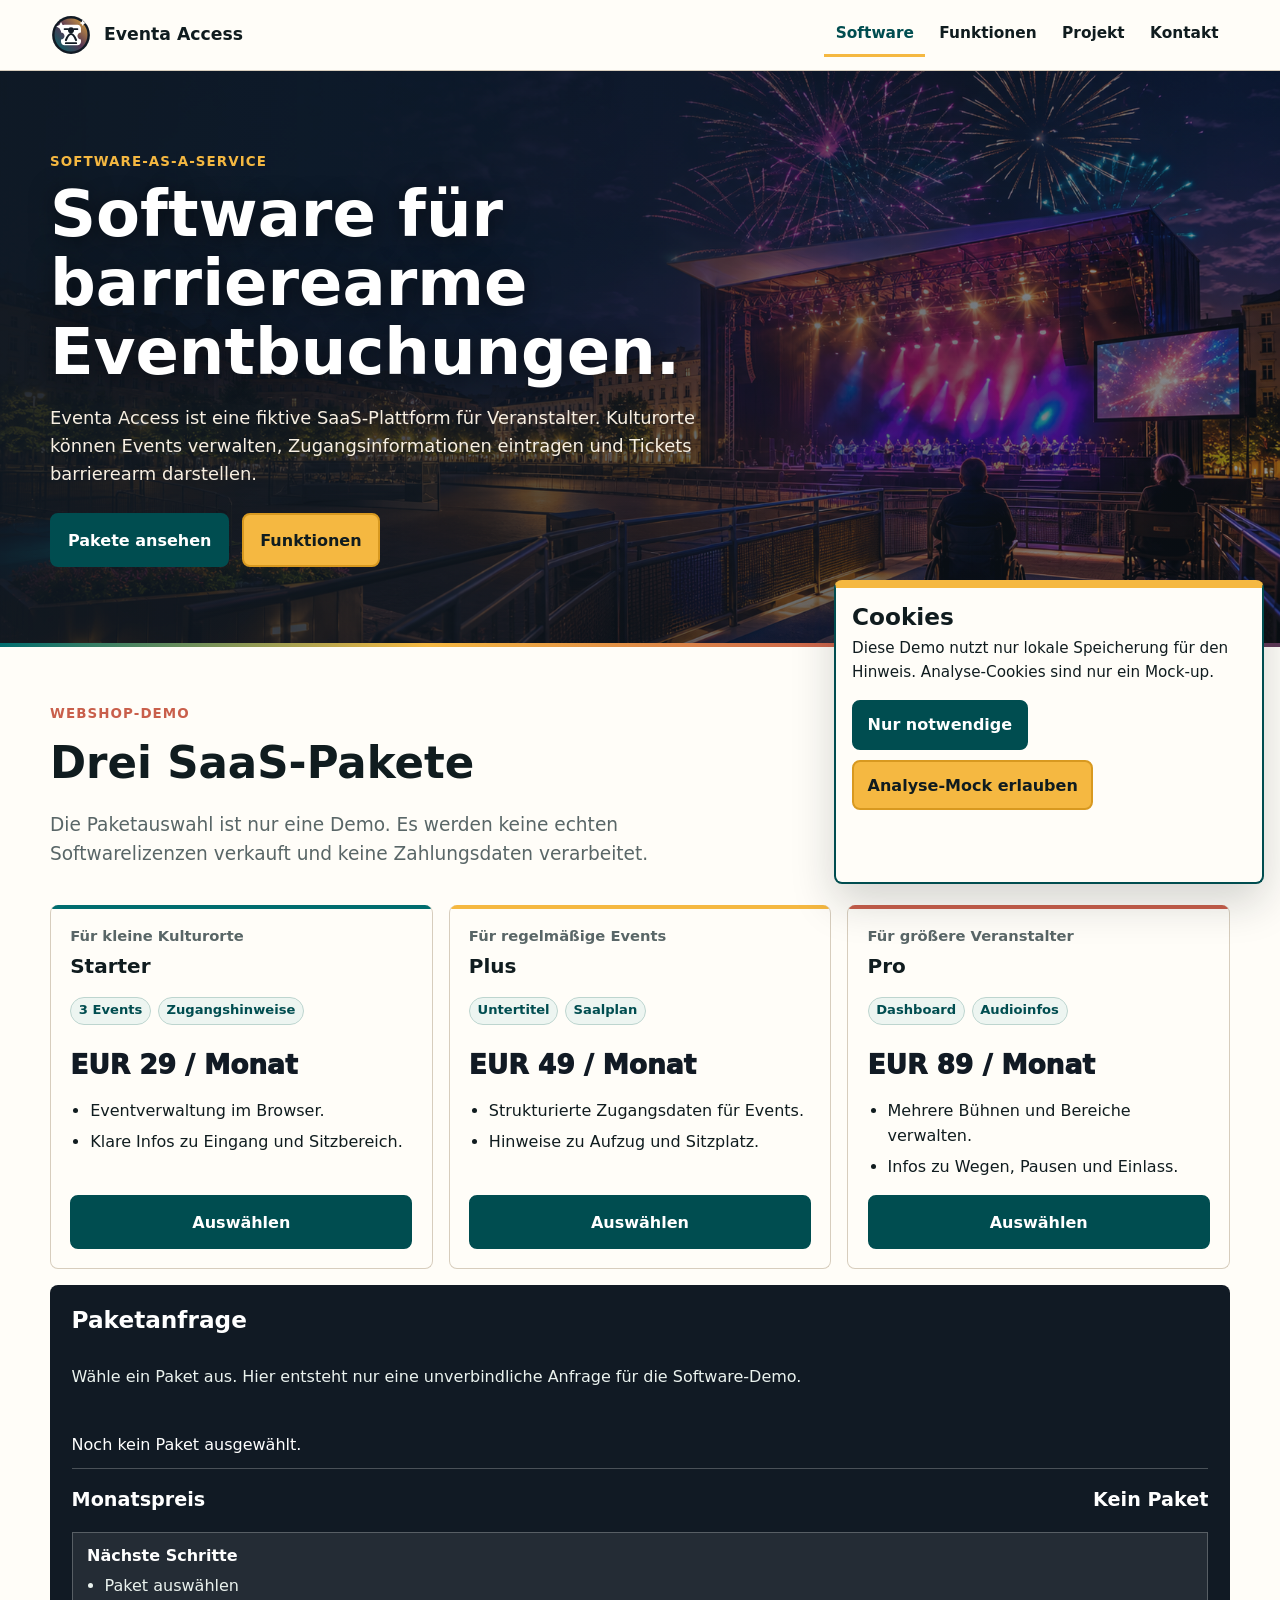
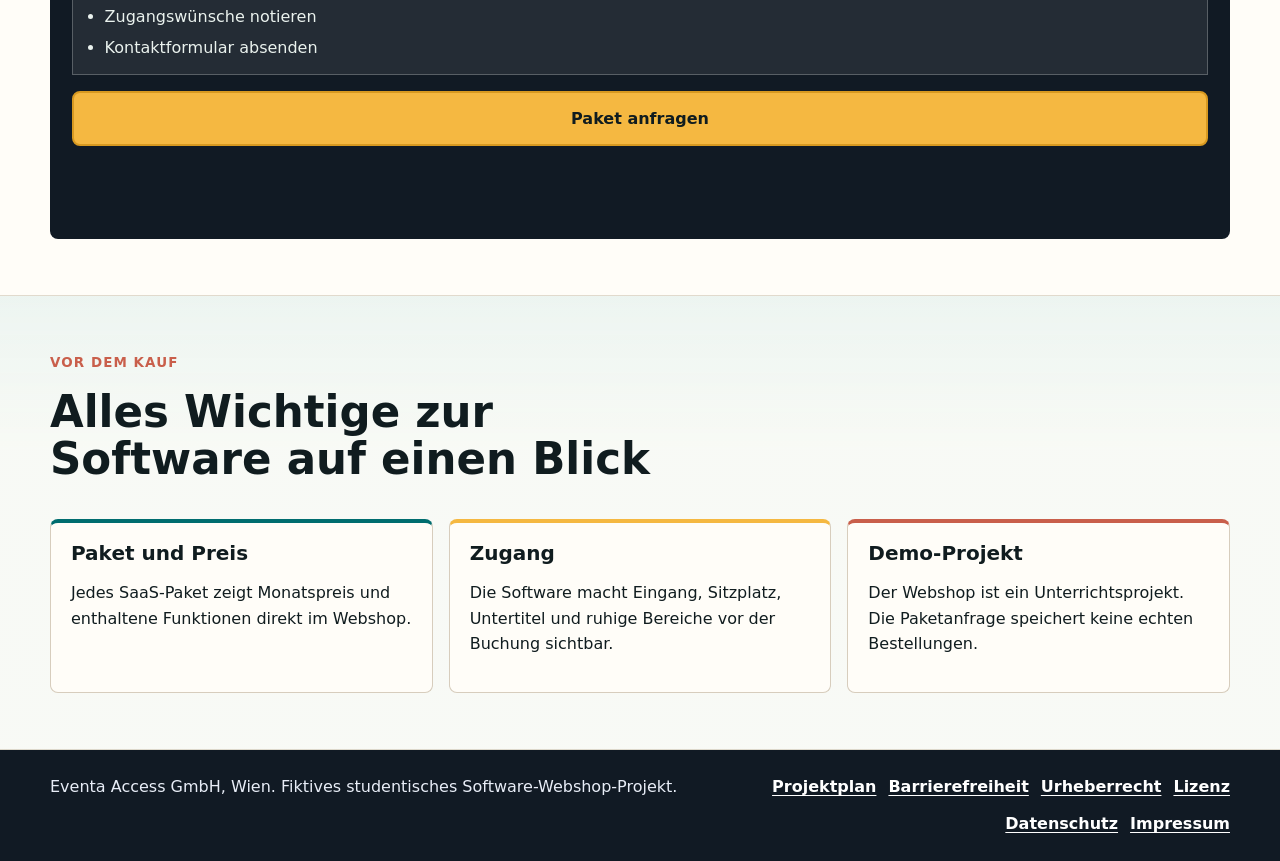
==== commit 7b716c0a: "fixed webshop" ====
--- a/index.html
+++ b/index.html
@@ -44,11 +44,11 @@
         <div class="section-heading">
           <p class="eyebrow">Webshop-Demo</p>
           <h2 id="tickets-title">Drei SaaS-Pakete</h2>
-          <p class="lead">Die Buchung ist nur eine Demo. Es werden keine echten Softwarelizenzen verkauft und keine Zahlungsdaten verarbeitet.</p>
+          <p class="lead">Die Paketauswahl ist nur eine Demo. Es werden keine echten Softwarelizenzen verkauft und keine Zahlungsdaten verarbeitet.</p>
         </div>
 
         <div class="shop-layout simple-shop">
-          <div class="grid three" role="list" aria-label="Ticketangebote">
+          <div class="grid three" role="list" aria-label="Paketangebote">
             <article class="price-card" role="listitem">
               <p class="ticket-meta">Für kleine Kulturorte</p>
               <h3>Starter</h3>
@@ -96,10 +96,19 @@
           </div>
 
           <aside class="cart-panel simple-cart" aria-labelledby="cart-title">
-            <h2 id="cart-title">Warenkorb</h2>
+            <h2 id="cart-title">Paketanfrage</h2>
+            <p class="muted">Wähle ein Paket aus. Hier entsteht nur eine unverbindliche Anfrage für die Software-Demo.</p>
             <ul class="cart-list" data-cart-list></ul>
-            <div class="cart-total"><span>Summe</span><strong data-cart-total>EUR 0</strong></div>
-            <button class="button secondary" type="button" data-checkout>Demo-Checkout</button>
+            <div class="cart-total"><span>Monatspreis</span><strong data-cart-total>Kein Paket</strong></div>
+            <div class="request-note" aria-label="Nächste Schritte">
+              <h3>Nächste Schritte</h3>
+              <ul>
+                <li>Paket auswählen</li>
+                <li>Zugangswünsche notieren</li>
+                <li>Kontaktformular absenden</li>
+              </ul>
+            </div>
+            <a class="button secondary" href="contact.html">Paket anfragen</a>
             <p class="status" role="status" aria-live="polite" data-cart-status></p>
           </aside>
         </div>
@@ -123,7 +132,7 @@
           </article>
           <article class="legal-box">
             <h3>Demo-Projekt</h3>
-            <p>Der Webshop ist ein Unterrichtsprojekt. Der Warenkorb speichert keine echten Bestellungen.</p>
+            <p>Der Webshop ist ein Unterrichtsprojekt. Die Paketanfrage speichert keine echten Bestellungen.</p>
           </article>
         </div>
       </div>
--- a/styles.css
+++ b/styles.css
@@ -663,6 +663,28 @@
   font-weight: 900;
 }
 
+.request-note {
+  display: grid;
+  gap: 0.55rem;
+  padding: 0.9rem;
+  border: 1px solid rgba(255, 255, 255, 0.24);
+  background: rgba(255, 255, 255, 0.08);
+}
+
+.request-note h3 {
+  margin: 0;
+  color: #ffffff;
+  font-size: 1rem;
+}
+
+.request-note ul {
+  display: grid;
+  gap: 0.35rem;
+  margin: 0;
+  padding-left: 1.1rem;
+  color: #eaf2ee;
+}
+
 .media-strip {
   display: grid;
   grid-template-columns: minmax(0, 1.15fr) minmax(300px, 0.85fr);
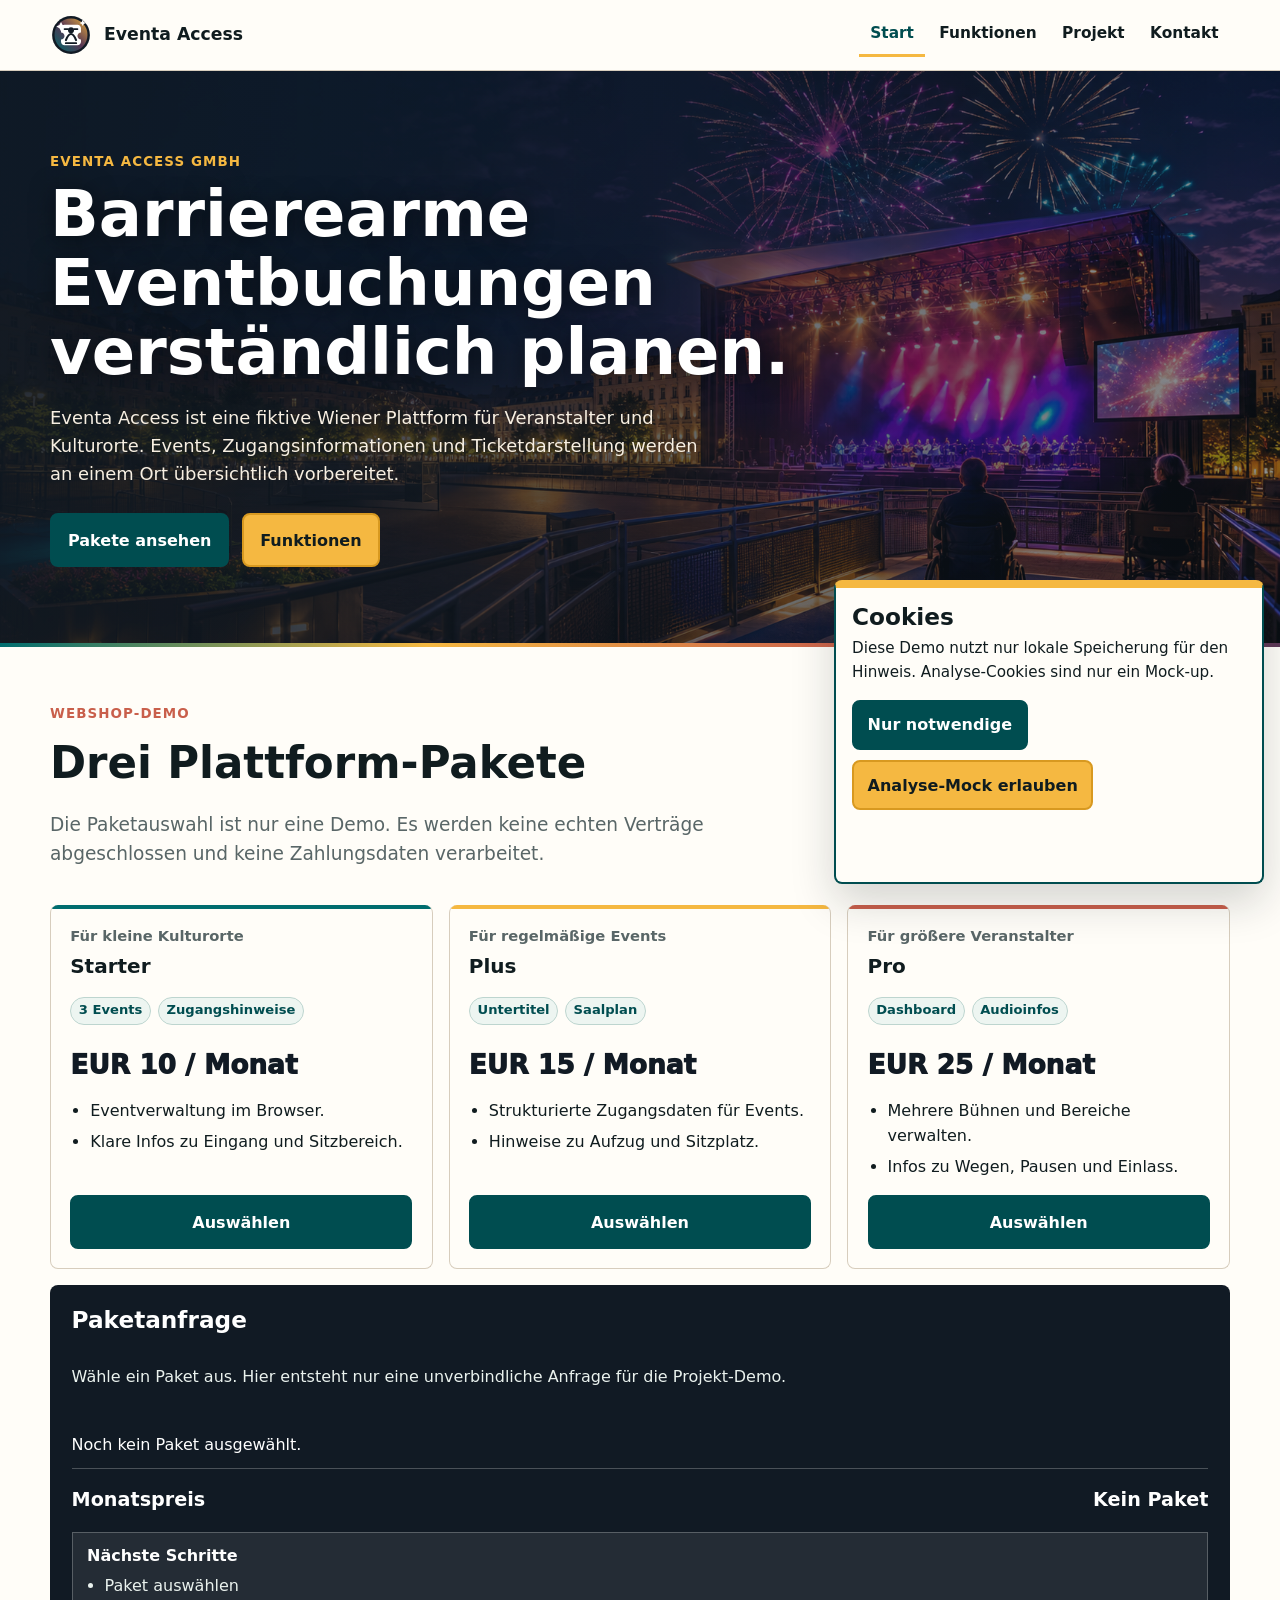
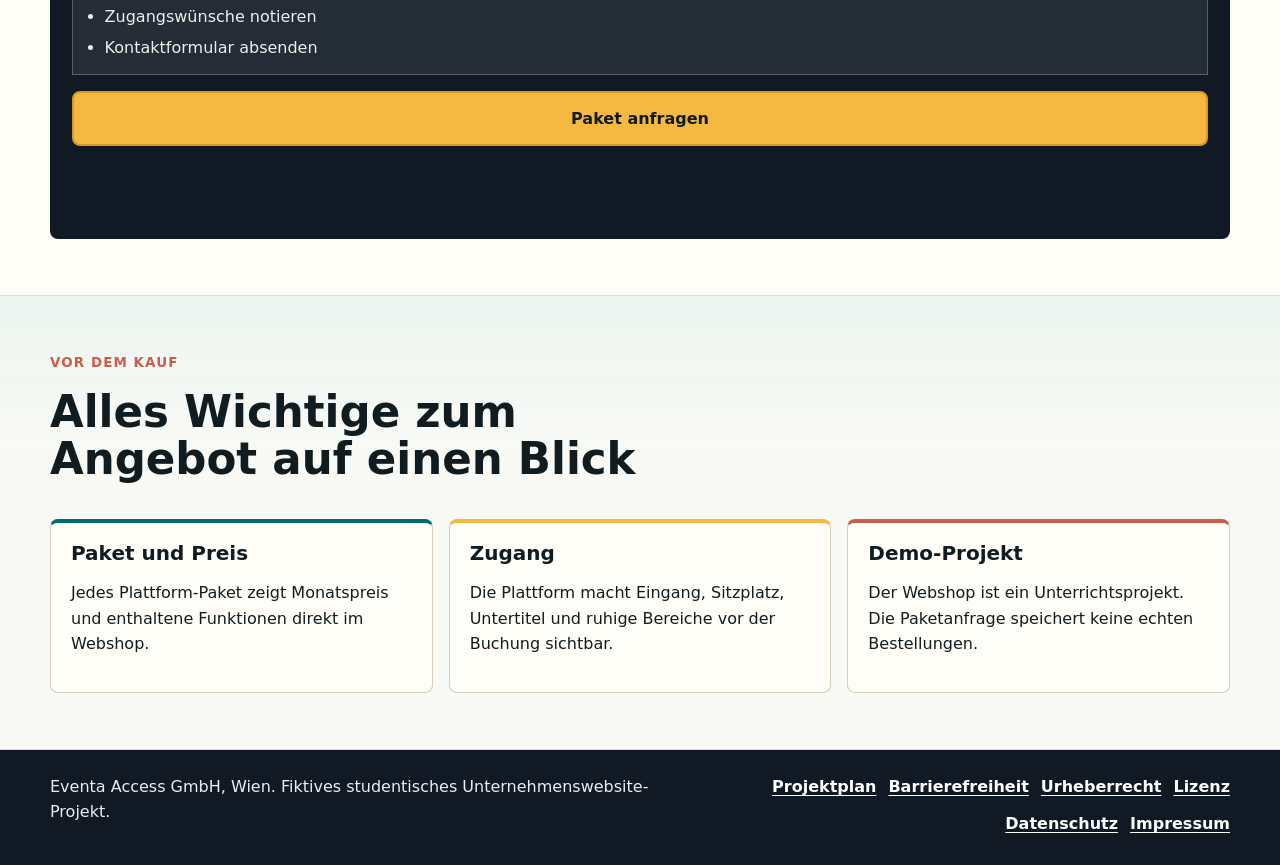
==== commit ef4de851: "Add files via upload" ====
--- a/index.html
+++ b/index.html
@@ -3,8 +3,8 @@
 <head>
   <meta charset="utf-8">
   <meta name="viewport" content="width=device-width, initial-scale=1">
-  <title>Eventa Access | SaaS für barrierearme Eventbuchungen</title>
-  <meta name="description" content="Fiktiver Software-Webshop für eine SaaS-Plattform mit Eventverwaltung, Zugangsinformationen und barrierearmer Ticketdarstellung.">
+  <title>Eventa Access | Barrierearme Eventbuchungen</title>
+  <meta name="description" content="Fiktive Unternehmenswebsite mit Webshop-Demo für eine digitale Plattform rund um Eventverwaltung, Zugangsinformationen und barrierearme Ticketdarstellung.">
   <link rel="icon" href="favicon.svg" type="image/svg+xml">
   <link rel="stylesheet" href="styles.css">
   <script src="main.js" defer></script>
@@ -17,7 +17,7 @@
       <button class="nav-toggle" type="button" aria-expanded="false" aria-controls="site-nav" data-nav-toggle><span></span><span></span><span></span><span class="sr-only">Navigation öffnen</span></button>
       <nav id="site-nav" class="site-nav" aria-label="Hauptnavigation" data-nav>
         <ul>
-          <li><a href="index.html" aria-current="page">Software</a></li>
+          <li><a href="index.html" aria-current="page">Start</a></li>
           <li><a href="features.html">Funktionen</a></li>
           <li><a href="about.html">Projekt</a></li>
           <li><a href="contact.html">Kontakt</a></li>
@@ -29,9 +29,9 @@
   <main id="main">
     <section class="hero simple-hero" aria-labelledby="hero-title">
       <div class="container hero-content">
-        <p class="eyebrow">Software-as-a-Service</p>
-        <h1 id="hero-title">Software für barrierearme Eventbuchungen.</h1>
-        <p class="lead">Eventa Access ist eine fiktive SaaS-Plattform für Veranstalter. Kulturorte können Events verwalten, Zugangsinformationen eintragen und Tickets barrierearm darstellen.</p>
+        <p class="eyebrow">Eventa Access GmbH</p>
+        <h1 id="hero-title">Barrierearme Eventbuchungen verständlich planen.</h1>
+        <p class="lead">Eventa Access ist eine fiktive Wiener Plattform für Veranstalter und Kulturorte. Events, Zugangsinformationen und Ticketdarstellung werden an einem Ort übersichtlich vorbereitet.</p>
         <div class="hero-actions">
           <a class="button" href="#tickets">Pakete ansehen</a>
           <a class="button secondary" href="features.html">Funktionen</a>
@@ -43,8 +43,8 @@
       <div class="container">
         <div class="section-heading">
           <p class="eyebrow">Webshop-Demo</p>
-          <h2 id="tickets-title">Drei SaaS-Pakete</h2>
-          <p class="lead">Die Paketauswahl ist nur eine Demo. Es werden keine echten Softwarelizenzen verkauft und keine Zahlungsdaten verarbeitet.</p>
+          <h2 id="tickets-title">Drei Plattform-Pakete</h2>
+          <p class="lead">Die Paketauswahl ist nur eine Demo. Es werden keine echten Verträge abgeschlossen und keine Zahlungsdaten verarbeitet.</p>
         </div>
 
         <div class="shop-layout simple-shop">
@@ -56,12 +56,12 @@
                 <span>3 Events</span>
                 <span>Zugangshinweise</span>
               </div>
-              <p class="price">EUR 29 / Monat</p>
+              <p class="price">EUR 10 / Monat</p>
               <ul>
                 <li>Eventverwaltung im Browser.</li>
                 <li>Klare Infos zu Eingang und Sitzbereich.</li>
               </ul>
-              <button class="button" type="button" data-add-plan data-plan="Starter SaaS-Paket" data-price="29">Auswählen</button>
+              <button class="button" type="button" data-add-plan data-plan="Starter Plattform-Paket" data-price="29">Auswählen</button>
             </article>
 
             <article class="price-card" role="listitem">
@@ -71,12 +71,12 @@
                 <span>Untertitel</span>
                 <span>Saalplan</span>
               </div>
-              <p class="price">EUR 49 / Monat</p>
+              <p class="price">EUR 15 / Monat</p>
               <ul>
                 <li>Strukturierte Zugangsdaten für Events.</li>
                 <li>Hinweise zu Aufzug und Sitzplatz.</li>
               </ul>
-              <button class="button" type="button" data-add-plan data-plan="Plus SaaS-Paket" data-price="49">Auswählen</button>
+              <button class="button" type="button" data-add-plan data-plan="Plus Plattform-Paket" data-price="49">Auswählen</button>
             </article>
 
             <article class="price-card" role="listitem">
@@ -86,18 +86,18 @@
                 <span>Dashboard</span>
                 <span>Audioinfos</span>
               </div>
-              <p class="price">EUR 89 / Monat</p>
+              <p class="price">EUR 25 / Monat</p>
               <ul>
                 <li>Mehrere Bühnen und Bereiche verwalten.</li>
                 <li>Infos zu Wegen, Pausen und Einlass.</li>
               </ul>
-              <button class="button" type="button" data-add-plan data-plan="Pro SaaS-Paket" data-price="89">Auswählen</button>
+              <button class="button" type="button" data-add-plan data-plan="Pro Plattform-Paket" data-price="89">Auswählen</button>
             </article>
           </div>
 
           <aside class="cart-panel simple-cart" aria-labelledby="cart-title">
             <h2 id="cart-title">Paketanfrage</h2>
-            <p class="muted">Wähle ein Paket aus. Hier entsteht nur eine unverbindliche Anfrage für die Software-Demo.</p>
+            <p class="muted">Wähle ein Paket aus. Hier entsteht nur eine unverbindliche Anfrage für die Projekt-Demo.</p>
             <ul class="cart-list" data-cart-list></ul>
             <div class="cart-total"><span>Monatspreis</span><strong data-cart-total>Kein Paket</strong></div>
             <div class="request-note" aria-label="Nächste Schritte">
@@ -119,16 +119,16 @@
       <div class="container">
         <div class="section-heading">
           <p class="eyebrow">Vor dem Kauf</p>
-          <h2 id="info-title">Alles Wichtige zur Software auf einen Blick</h2>
+          <h2 id="info-title">Alles Wichtige zum Angebot auf einen Blick</h2>
         </div>
         <div class="grid three">
           <article class="legal-box">
             <h3>Paket und Preis</h3>
-            <p>Jedes SaaS-Paket zeigt Monatspreis und enthaltene Funktionen direkt im Webshop.</p>
+            <p>Jedes Plattform-Paket zeigt Monatspreis und enthaltene Funktionen direkt im Webshop.</p>
           </article>
           <article class="legal-box">
             <h3>Zugang</h3>
-            <p>Die Software macht Eingang, Sitzplatz, Untertitel und ruhige Bereiche vor der Buchung sichtbar.</p>
+            <p>Die Plattform macht Eingang, Sitzplatz, Untertitel und ruhige Bereiche vor der Buchung sichtbar.</p>
           </article>
           <article class="legal-box">
             <h3>Demo-Projekt</h3>
@@ -141,7 +141,7 @@
 
   <footer class="site-footer">
     <div class="container footer-grid">
-      <p>Eventa Access GmbH, Wien. Fiktives studentisches Software-Webshop-Projekt.</p>
+      <p>Eventa Access GmbH, Wien. Fiktives studentisches Unternehmenswebsite-Projekt.</p>
       <div class="footer-links" aria-label="Rechtliche Seiten">
         <a href="projektplan.html">Projektplan</a>
         <a href="accessibility.html">Barrierefreiheit</a>
@@ -160,4 +160,4 @@
   </aside>
 </body>
 </html>
-
+
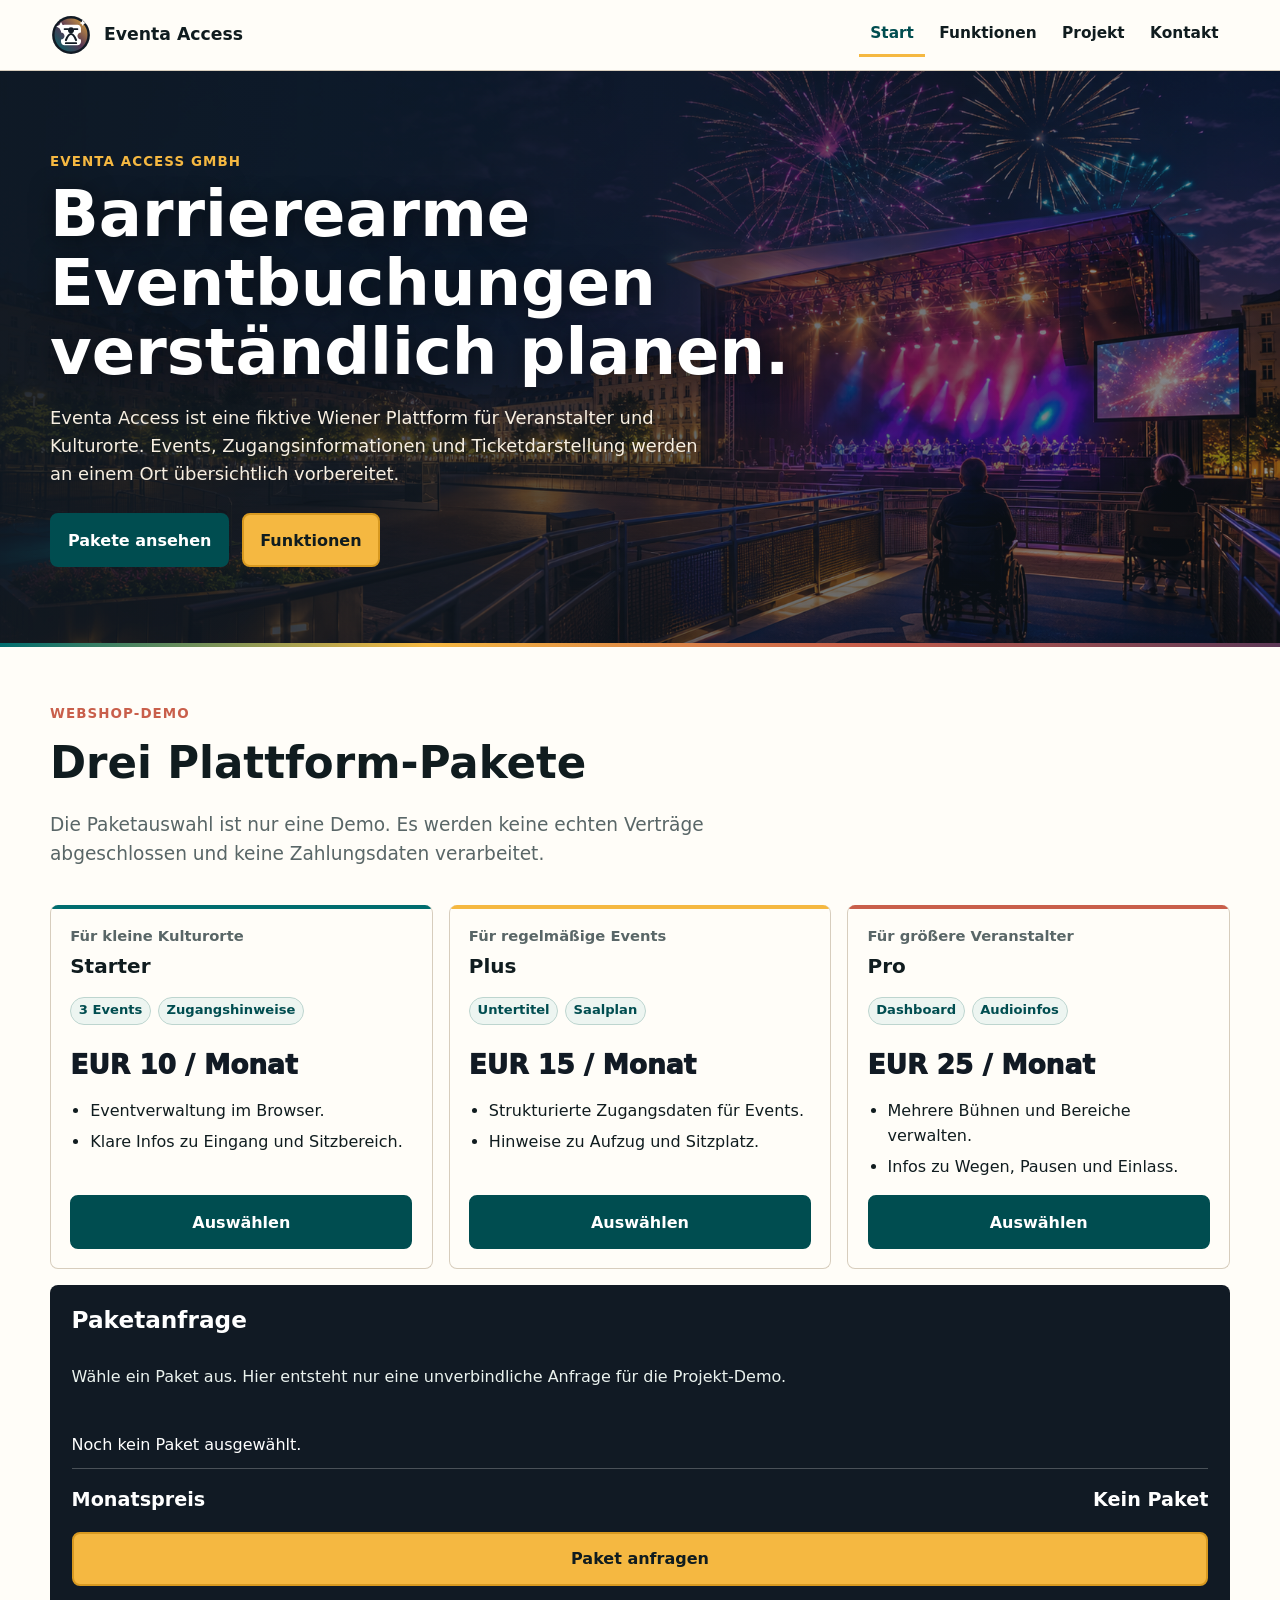
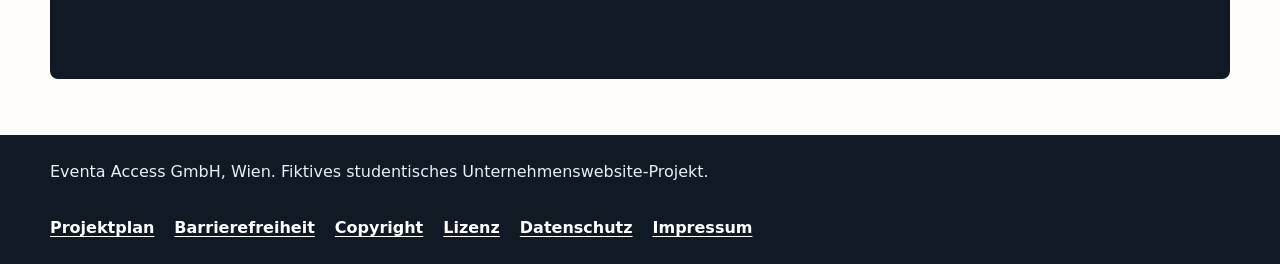
==== commit ab3dbea2: "changes" ====
--- a/index.html
+++ b/index.html
@@ -61,7 +61,7 @@
                 <li>Eventverwaltung im Browser.</li>
                 <li>Klare Infos zu Eingang und Sitzbereich.</li>
               </ul>
-              <button class="button" type="button" data-add-plan data-plan="Starter Plattform-Paket" data-price="29">Auswählen</button>
+              <button class="button" type="button" data-add-plan data-plan="Starter Plattform-Paket" data-price="10">Auswählen</button>
             </article>
 
             <article class="price-card" role="listitem">
@@ -76,7 +76,7 @@
                 <li>Strukturierte Zugangsdaten für Events.</li>
                 <li>Hinweise zu Aufzug und Sitzplatz.</li>
               </ul>
-              <button class="button" type="button" data-add-plan data-plan="Plus Plattform-Paket" data-price="49">Auswählen</button>
+              <button class="button" type="button" data-add-plan data-plan="Plus Plattform-Paket" data-price="15">Auswählen</button>
             </article>
 
             <article class="price-card" role="listitem">
@@ -91,7 +91,7 @@
                 <li>Mehrere Bühnen und Bereiche verwalten.</li>
                 <li>Infos zu Wegen, Pausen und Einlass.</li>
               </ul>
-              <button class="button" type="button" data-add-plan data-plan="Pro Plattform-Paket" data-price="89">Auswählen</button>
+              <button class="button" type="button" data-add-plan data-plan="Pro Plattform-Paket" data-price="25">Auswählen</button>
             </article>
           </div>
 
@@ -100,40 +100,9 @@
             <p class="muted">Wähle ein Paket aus. Hier entsteht nur eine unverbindliche Anfrage für die Projekt-Demo.</p>
             <ul class="cart-list" data-cart-list></ul>
             <div class="cart-total"><span>Monatspreis</span><strong data-cart-total>Kein Paket</strong></div>
-            <div class="request-note" aria-label="Nächste Schritte">
-              <h3>Nächste Schritte</h3>
-              <ul>
-                <li>Paket auswählen</li>
-                <li>Zugangswünsche notieren</li>
-                <li>Kontaktformular absenden</li>
-              </ul>
-            </div>
             <a class="button secondary" href="contact.html">Paket anfragen</a>
             <p class="status" role="status" aria-live="polite" data-cart-status></p>
           </aside>
-        </div>
-      </div>
-    </section>
-
-    <section class="section alt" aria-labelledby="info-title">
-      <div class="container">
-        <div class="section-heading">
-          <p class="eyebrow">Vor dem Kauf</p>
-          <h2 id="info-title">Alles Wichtige zum Angebot auf einen Blick</h2>
-        </div>
-        <div class="grid three">
-          <article class="legal-box">
-            <h3>Paket und Preis</h3>
-            <p>Jedes Plattform-Paket zeigt Monatspreis und enthaltene Funktionen direkt im Webshop.</p>
-          </article>
-          <article class="legal-box">
-            <h3>Zugang</h3>
-            <p>Die Plattform macht Eingang, Sitzplatz, Untertitel und ruhige Bereiche vor der Buchung sichtbar.</p>
-          </article>
-          <article class="legal-box">
-            <h3>Demo-Projekt</h3>
-            <p>Der Webshop ist ein Unterrichtsprojekt. Die Paketanfrage speichert keine echten Bestellungen.</p>
-          </article>
         </div>
       </div>
     </section>
@@ -145,19 +114,12 @@
       <div class="footer-links" aria-label="Rechtliche Seiten">
         <a href="projektplan.html">Projektplan</a>
         <a href="accessibility.html">Barrierefreiheit</a>
-        <a href="copyright.html">Urheberrecht</a>
+        <a href="copyright.html">Copyright</a>
         <a href="license.html">Lizenz</a>
         <a href="privacy.html">Datenschutz</a>
         <a href="impressum.html">Impressum</a>
       </div>
     </div>
   </footer>
-  <aside class="cookie-banner" role="dialog" aria-labelledby="cookie-title" aria-describedby="cookie-text" data-cookie-banner>
-    <h2 id="cookie-title">Cookies</h2>
-    <p id="cookie-text">Diese Demo nutzt nur lokale Speicherung für den Hinweis. Analyse-Cookies sind nur ein Mock-up.</p>
-    <div class="cookie-actions"><button class="button" type="button" data-cookie-choice="notwendig">Nur notwendige</button><button class="button secondary" type="button" data-cookie-choice="analyse-mock">Analyse-Mock erlauben</button></div>
-    <p class="status" role="status" aria-live="polite" data-cookie-status></p>
-  </aside>
 </body>
 </html>
-
--- a/styles.css
+++ b/styles.css
@@ -663,28 +663,6 @@
   font-weight: 900;
 }
 
-.request-note {
-  display: grid;
-  gap: 0.55rem;
-  padding: 0.9rem;
-  border: 1px solid rgba(255, 255, 255, 0.24);
-  background: rgba(255, 255, 255, 0.08);
-}
-
-.request-note h3 {
-  margin: 0;
-  color: #ffffff;
-  font-size: 1rem;
-}
-
-.request-note ul {
-  display: grid;
-  gap: 0.35rem;
-  margin: 0;
-  padding-left: 1.1rem;
-  color: #eaf2ee;
-}
-
 .media-strip {
   display: grid;
   grid-template-columns: minmax(0, 1.15fr) minmax(300px, 0.85fr);
@@ -904,8 +882,8 @@
 
 .footer-grid {
   display: grid;
-  grid-template-columns: 1.2fr 1fr;
-  gap: 1rem;
+  grid-template-columns: 1fr;
+  gap: 0.9rem;
   align-items: start;
 }
 
@@ -916,47 +894,8 @@
 .footer-links {
   display: flex;
   flex-wrap: wrap;
-  gap: 0.75rem;
-  justify-content: end;
-}
-
-.cookie-banner {
-  position: fixed;
-  right: 1rem;
-  bottom: 1rem;
-  z-index: 80;
-  display: none;
-  width: min(430px, calc(100% - 2rem));
-  padding: 1rem;
-  background: var(--paper);
-  border: 2px solid var(--teal-dark);
-  border-top: 8px solid var(--marigold);
-  border-radius: var(--radius);
-  box-shadow: var(--shadow);
-}
-
-.cookie-banner h2 {
-  margin-bottom: 0.45rem;
-  font-size: 1.45rem;
-}
-
-.cookie-banner p {
-  font-size: 0.95rem;
-}
-
-.cookie-banner.is-visible {
-  display: block;
-}
-
-.cookie-actions {
-  display: flex;
-  flex-wrap: wrap;
-  gap: 0.65rem;
-}
-
-.cookie-actions .button {
-  min-height: 44px;
-  padding: 0.64rem 0.85rem;
+  gap: 0.65rem 1.25rem;
+  justify-content: start;
 }
 
 .sr-only {
@@ -1055,31 +994,9 @@
     width: 100%;
   }
 
-  .cookie-banner {
-    left: 0.75rem;
-    right: 0.75rem;
-    bottom: 0.75rem;
-    width: min(360px, calc(100% - 1.5rem));
-    padding: 0.85rem;
-  }
-
   .nav-toggle {
     left: min(330px, calc(100% - 60px));
     right: auto;
-  }
-
-  .cookie-banner h2 {
-    font-size: 1.25rem;
-  }
-
-  .cookie-actions .button {
-    flex: 1 1 135px;
-    width: auto;
-  }
-
-  .cookie-banner .status {
-    min-height: 0;
-    margin-top: 0.35rem;
   }
 
   .brand span {
